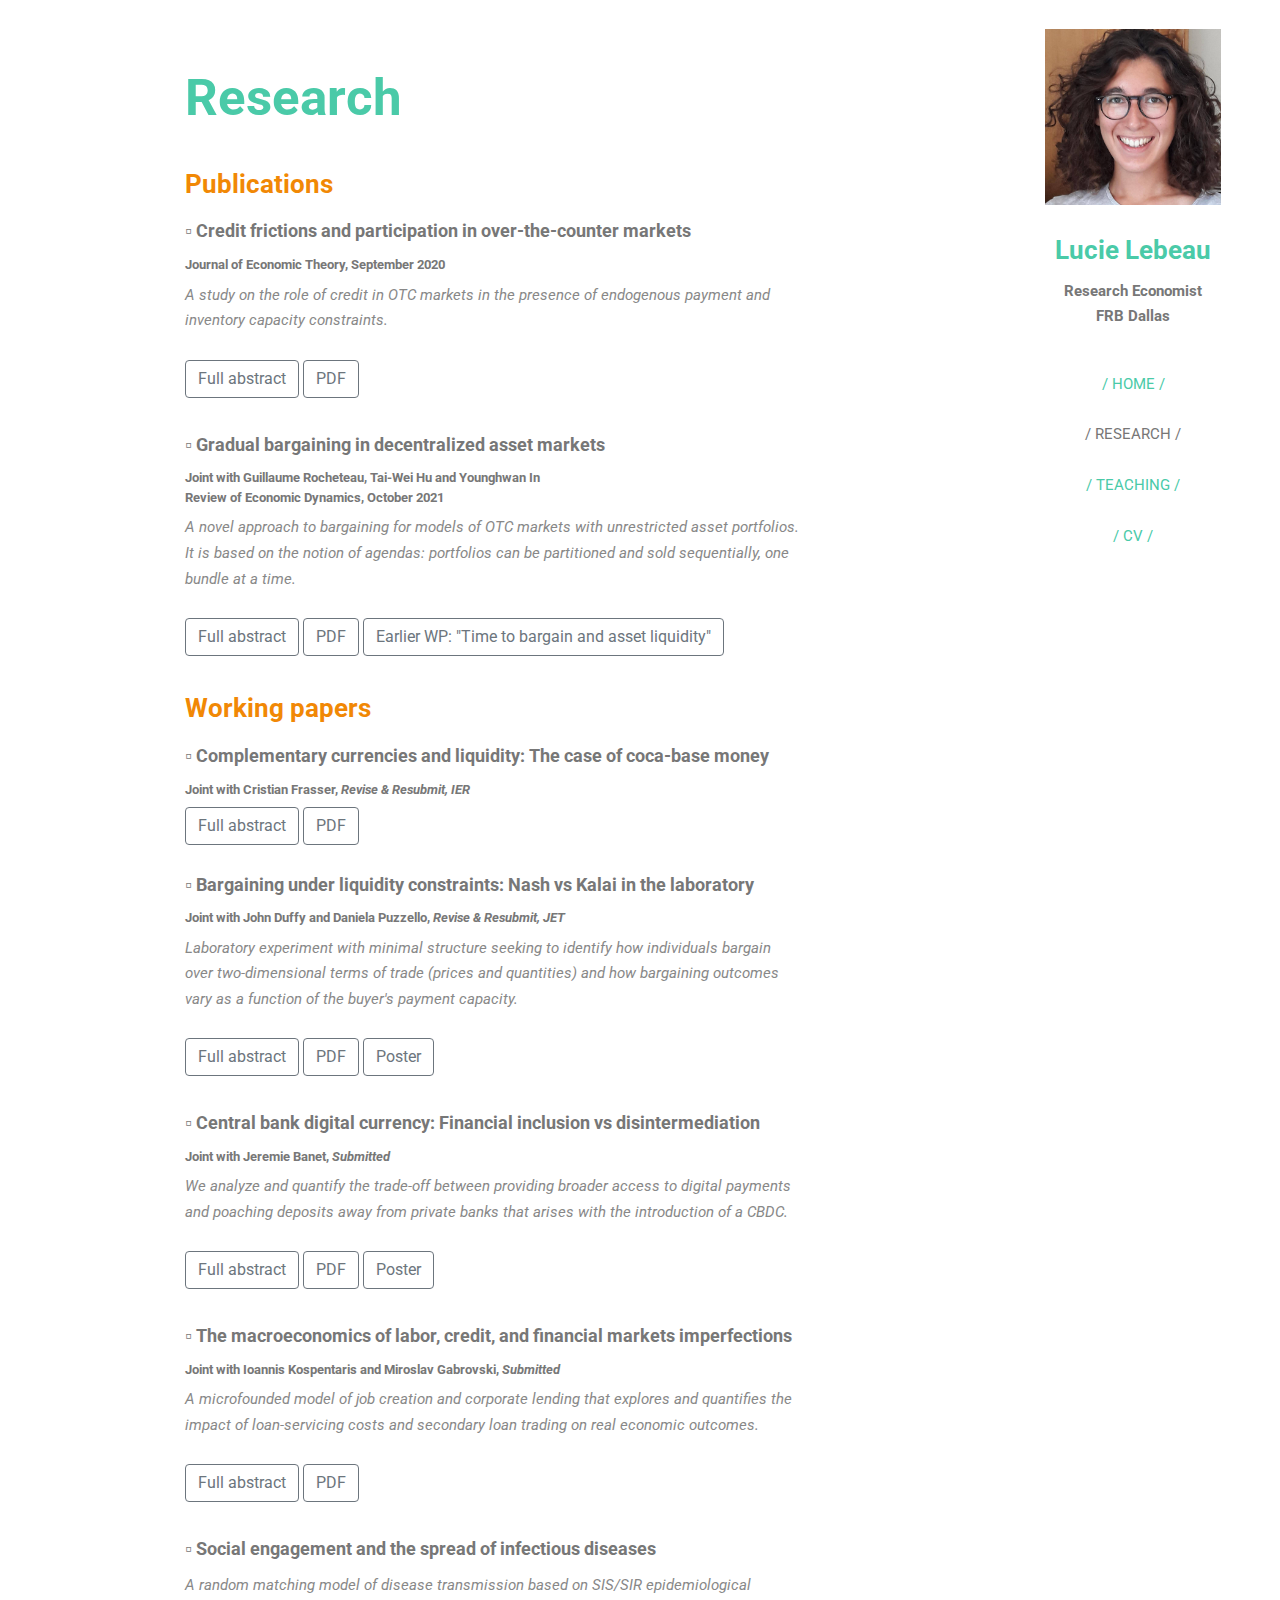
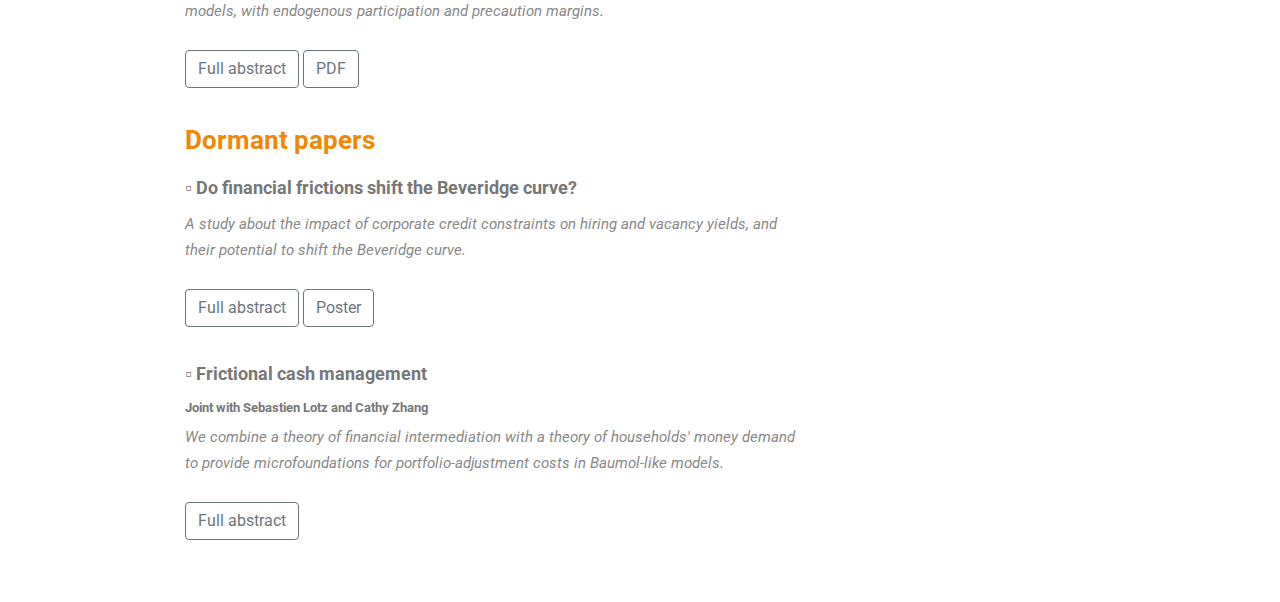
==== research.html @ 7ef9f9ec "Update research.html" ====
<!DOCTYPE HTML>
<html>
	<head>
	<script async src="https://www.googletagmanager.com/gtag/js?id=UA-170389063-1"></script>
	<script>
		window.dataLayer = window.dataLayer || [];
		function gtag(){dataLayer.push(arguments);}
		gtag('js', new Date());

		gtag('config', 'UA-170389063-1');
	</script>
	<title>Lucie Lebeau</title>
	<meta charset="utf-8" />
	<meta name="viewport" content="width=device-width, initial-scale=1" />
	<link rel="stylesheet" href="https://stackpath.bootstrapcdn.com/bootstrap/4.3.1/css/bootstrap.min.css" integrity="sha384-ggOyR0iXCbMQv3Xipma34MD+dH/1fQ784/j6cY/iJTQUOhcWr7x9JvoRxT2MZw1T" crossorigin="anonymous">

	<link rel="stylesheet" href="assets/css/main.css" />
	</head>



	<body>
		<!-- Header -->
			<section id="header">
				<header>
					<span class="image avatar"><img src="images/profile.jpg" alt="" /></span>
					<h1 id="logo">Lucie Lebeau</h1>
					<p>Research Economist <br>FRB Dallas</p>
				</header>
				<nav id="nav">
					<ul>
						<li><a href="index.html">/ HOME /</a></li>
						<li><a href="research.html" class="active">/ RESEARCH /</a></li>	
						<li><a href="teaching.html">/ TEACHING /</a></li>
 						<li><a href="vita.html">/ CV /</a></li>
					</ul>
				</nav>
			</section>

		<!-- Wrapper -->
			<div id="wrapper">

				<!-- Main -->
					<div id="main">

						
					<!-- Research -->
							<section id="research">
								<div class="container">
									<header class="major">
									<h2>Research</h2>
									</header>

									<h3> <mark class="orange">Publications</mark> </h3>

									<h4> &#9643 Credit frictions and participation in over-the-counter markets</h4>
									<h5>Journal of Economic Theory, September 2020</h5>
									<i>A study on the role of credit in OTC markets in the presence of endogenous payment and inventory capacity constraints.</i>
									<br><br>
									<p>
  									<a class="btn btn-outline-secondary" data-toggle="collapse" href="#abstract_credit" role="button" aria-expanded="false" aria-controls="collapseExample">
    								Full abstract
  									</a>
  									<a class="btn btn-outline-secondary" href="https://www.dropbox.com/s/8sq8d0twfx0vea5/credit_frictions_participation_0701.pdf?dl=0" role="button">PDF</a>

 									</p>
									<div class="collapse" id="abstract_credit">
								  <div class="card card-body">
	    							This paper formalizes a Nash bargaining game between two players constrained by capacity decisions made prior to entering the negotiation. In equilibrium, strategic interactions drive capacity choices to zero and shut trade down despite the existence of gains from trade. The game is embedded in a general equilibrium model of decentralized asset trade with credit frictions to investigate the interaction between availability of credit and investors’ participation, modeled through their choices of inventory and payment capacity. A partial access to credit is sufficient to restore trade. The strategic interactions between payment capacity and inventory generate endogenous heterogeneity in holdings, trade sizes and prices, and complementarity between money and credit.
								 </div>
								 <br>
								</div>

									


								   
									
									<h4> &#9643 Gradual bargaining in decentralized asset markets</h4>
									<h5> Joint with Guillaume Rocheteau, Tai-Wei Hu and Younghwan In <br> Review of Economic Dynamics, October 2021</h5>

									<i>A novel approach to bargaining for models of OTC markets with unrestricted asset portfolios. It is based on the notion of agendas: portfolios can be partitioned and sold sequentially, one bundle at a time. </i>
									<br><br>
									<p>
  									<a class="btn btn-outline-secondary" data-toggle="collapse" href="#abstract_gnb" role="button" aria-expanded="false" aria-controls="collapseExample">
    								Full abstract
  									</a>
  									<a class="btn btn-outline-secondary" href="https://www.dropbox.com/s/sya22njuo265h11/GradualBargaining_RED_070820.pdf?dl=0" role="button">PDF</a>
  									<a class="btn btn-outline-secondary" href="https://www.dropbox.com/s/2un6v8bgfu9x59b/TimeToBargain_032020.pdf?dl=0" role="button">Earlier WP: "Time to bargain and asset liquidity"</a>

 									</p>
									<div class="collapse" id="abstract_gnb">
								  <div class="card card-body">
	    							We introduce a new approach to bargaining, with strategic and axiomatic foundations, into models of decentralized asset markets. According to this approach, which encompasses the Nash (1950) solution as a special case, bilateral negotiations follow an agenda that partitions assets into bundles to be sold sequentially. We construct two alternating-offer games consistent with this approach and characterize their subgame perfect equilibria. We show the revenue of the asset owner is maximized when assets are sold one infinitesimal unit at a time. In a general equilibrium model with endogenous asset holdings, gradual bargaining reduces asset misallocation and prevents market breakdowns.
								 </div>
								 <br>
								</div>


									<h3> <mark class="orange">Working papers</mark></h3>

									<h4> &#9643 Complementary currencies and liquidity: The case of coca-base money</h4>
									<h5>Joint with Cristian Frasser, <i>Revise & Resubmit, IER </i></h5>
  									<a class="btn btn-outline-secondary" data-toggle="collapse" href="#abstract_cocabase" role="button" aria-expanded="false" aria-controls="collapseExample">
    								Full abstract
  									</a>
  									<a class="btn btn-outline-secondary" href="https://www.dropbox.com/s/2e64d61geeb7oak/CocaBase_FrasserLebeau.pdf?dl=0" role="button">PDF</a>
  									<div class="collapse" id="abstract_cocabase">
								  <div class="card card-body">
In coca-growing villages of Colombia, where pesos are scarce, coca-base is not only used as the main input for cocaine production—it also acts as a complementary currency (CC), circulating locally as a medium of exchange for day-to-day transactions. This paper provides a clear rationale for the economically-motivated adoption of a CC in a small open economy underprovided with official currency. Equilibrium currency shortages arise endogenously in our model, whereby shocks to the local supply of currency have a real impact on local trade and welfare. We show how a CC can mitigate the underprovision of liquidity and derive general insights relating the CC’s characteristics to its ability to
supplement the official currency. Additionally, we quantify the unintended consequences of various anti-narcotic policies pursued by the Colombian government on liquidity provision in coca-growing villages and identify the least-harmful policy tools given the policy objectives at stake.
								 </div>
								 <br>
								</div>
									<br><br>

									<h4> &#9643 Bargaining under liquidity constraints: Nash vs Kalai in the laboratory </h4>
									<h5>Joint with John Duffy and Daniela Puzzello,  <i>Revise & Resubmit, JET </i></h5>
									<i>Laboratory experiment with minimal structure seeking to identify how individuals bargain over two-dimensional terms of trade (prices and quantities) and how bargaining outcomes vary as a function of the buyer's payment capacity.</i>
									<br><br>
									<p>
  									<a class="btn btn-outline-secondary" data-toggle="collapse" href="#abstract_2dbargaining" role="button" aria-expanded="false" aria-controls="collapseExample">
    								Full abstract
  									</a>
  									<a class="btn btn-outline-secondary" href="https://www.dropbox.com/s/6lt0t4or1dsdg0j/2DBargaining_1018.pdf?dl=0" role="button">PDF</a>
  									<a class="btn btn-outline-secondary" href="https://www.dropbox.com/s/vf2768mnhizcu4c/poster_bargaining.pdf?dl=0" role="button">Poster</a>
  									</p>
 									<div class="collapse" id="abstract_2dbargaining">
								  <div class="card card-body">
	    							We  report  on  an  experiment  in  which  buyers  and  sellers  engage  in  semi-structured bargaining along two dimensions:  how much of a good the seller will produce and how much money the buyer will offer in exchange.  Our aim is to evaluate the empirical relevance of two axiomatic bargaining solutions, the generalized Nash bargaining solution and Kalai’s proportional bargaining solution. These bargaining solutions predict different outcomes when buyers are constrained in their money holdings. We find strong evidence in support of the Kalai proportional solution and against the generalized Nash solution when buyers face liquidity constraints. Our findings have policy implications, e.g., for the welfare cost of inflation in search-theoretic models of money.
								 </div>
								 <br>
								</div>				

									<h4> &#9643 Central bank digital currency: Financial inclusion vs disintermediation </h4>
									<h5>Joint with Jeremie Banet, <i>Submitted </i></h5>
									<i>We analyze and quantify the trade-off between providing broader access to digital payments and poaching deposits away from private banks that arises with the introduction of a CBDC.</i>
									<br><br>
									<p>
  									<a class="btn btn-outline-secondary" data-toggle="collapse" href="#abstract_cbdc" role="button" aria-expanded="false" aria-controls="collapseExample">
    								Full abstract
  									</a>
  									<a class="btn btn-outline-secondary" href="https://www.dropbox.com/s/l79yyxmslmu84nv/CBDC_inclusion_BanetLebeau.pdf?dl=0" role="button">PDF</a>
  									<a class="btn btn-outline-secondary" href="https://www.dropbox.com/s/rs1tezsyj23wikg/poster_cbdc.pdf?dl=0" role="button">Poster</a>
  									</p>
 									<div class="collapse" id="abstract_cbdc">
								  <div class="card card-body">
	    					An OLG model where currency choices are endogenously driven by income heterogeneity is developed to analyze the simultaneous impact of a Central Bank Digital Currency (CBDC) on financial inclusion and bank funding. Pre-CBDC, wealthier agents use deposits while poorer agents use cash, remaining unbanked. CBDCs with higher fixed costs and interest rates are adopted by deposit holders and increase inclusion
by raising deposit rates. CBDCs with lower fixed costs and interest rates are adopted by cash holders, directly increasing inclusion and inducing more favorable inclusion-intermediation trade-offs. A US calibration allows us to quantify these trade-offs conditional on CBDC design.
								 </div>
								 <br>
								</div>



								 						
							
								<h4> &#9643 The macroeconomics of labor, credit, and financial markets imperfections</h4>
								<h5>Joint with Ioannis Kospentaris and Miroslav Gabrovski, <i>Submitted </i></h5>
									<i>A microfounded model of job creation and corporate lending that explores and quantifies the impact of loan-servicing costs and secondary loan trading on real economic outcomes. </i>
									<br><br>
									<p>
  									<a class="btn btn-outline-secondary" data-toggle="collapse" href="#abstract_secondaryloan" role="button" aria-expanded="false" aria-controls="collapseExample">
    								Full abstract
  									</a>
  									<a class="btn btn-outline-secondary" href="https://www.dropbox.com/scl/fi/z9q7zmgtus3yw05u4f2m2/SecondaryLoanMarket_101524.pdf?rlkey=4156js68gehd4i4t1qwn50uqw&st=m8j2gdz3&dl=0" role="button">PDF</a>
  									</p>
 									<div class="collapse" id="abstract_secondaryloan">
								  <div class="card card-body">
	    					An increasing share of corporate loans, a critical source of firm credit, are sold
off banks’ balance sheets and actively traded in a secondary over-the-counter market.
We develop a microfounded equilibrium search-theoretic model with labor, credit, and
financial markets to explore how this secondary loan market affects the real economy,
highlighting a trade-off: while the market reduces the steady-state level of unemployment
by 0.6pp, it amplifies its response to a 1% productivity drop from 3.6% to 4.3%.
Secondary market frictions matter significantly: eliminating them would not only reduce
unemployment by 1.2pp, but also dampen its volatility down to 2.7%.
								 </div>
								 <br>
								</div>
							
									

									<h4 id="jmp"> &#9643 Social engagement and the spread of infectious diseases</h4>
									<i>A random matching model of disease transmission based on SIS/SIR epidemiological models, with endogenous participation and precaution margins.</i>
									<br><br>
									<p>
  									<a class="btn btn-outline-secondary" data-toggle="collapse" href="#abstract_jmp" role="button" aria-expanded="false" aria-controls="collapseExample">
    								Full abstract
  									</a>
  									<a class="btn btn-outline-secondary" href="https://www.dropbox.com/s/exxtpk9pqqnldne/LucieLebeau_JMP.pdf?dl=0" role="button">PDF</a>
 									</p>
									<div class="collapse" id="abstract_jmp">
								  <div class="card card-body">
	    							This paper endogenizes the spread of an infectious disease in a random matching model with pairwise meetings, where economic and social gains arise explicitly from person-to-person contacts. When agents can decide whether to engage in interactions, complementarities in the participation decisions of individuals susceptible to contracting the disease generate a large multiplicity of equilibria through adverse selection. The lower the participation of susceptible agents, the higher the prevalence of infection in the pool of participants, further discouraging the participation of susceptible agents. I document a variety of infection dynamics, including plateaus and multiple waves. Adverse selection leads to too much isolation from susceptible agents, and in the calibrated version of the model, the cost of forgone interactions offsets the welfare gains of flattening the curve and mitigating the human toll. When agents cannot opt out of the market but can instead choose whether to wear a mask, the equilibrium is unique. In the calibrated model the human toll is lower than when considering the participation margin, yet at a significantly smaller cost.
								 </div>
								 <br>
								 </div>

									
									<!-- <h3><mark class="orange"> Work in progress </mark></h3> -->

						
									<!-- <h4> &#9643 The macroeconomics of labor, credit, and financial markets imperfections</h4> -->
									<!-- <h5>Joint with Miroslav Gabrosvki and Ioannis Kospentaris</h5> -->
							
  									<!-- <a class="btn btn-outline-secondary" data-toggle="collapse" href="#abstract_3markets" role="button" aria-expanded="false" aria-controls="collapseExample"> -->
    								<!-- Full abstract -->
  									<!-- </a> -->
  									<!-- <div class="collapse" id="abstract_3markets"> -->
								  <!-- <div class="card card-body"> -->
	    							<!-- An increasing share of corporate loans, a critical source of firm credit, are sold off banks’ balance sheets and actively traded in a secondary over-the-counter market. -->
<!-- We develop a microfounded equilibrium search-theoretic model with labor, credit, and financial markets to explore how this secondary loan market affects the real economy, highlighting a trade-off: while the market reduces the steady-state level of unemployment by 0.6pp, it amplifies its response to a 1% productivity drop from 3.6% to 4.3%. -->
<!-- Secondary market frictions matter significantly: eliminating them would not only reduce unemployment by 1.2pp, but also dampen its volatility down to 2.7%. -->
								 <!-- </div> -->
								 <!-- <br> -->
								<!-- </div> -->
								
									
									<h3><mark class="orange"> Dormant papers </mark></h3>
									<h4> &#9643 Do financial frictions shift the Beveridge curve?</h4>
									
									<i> A study about the impact of corporate credit constraints on hiring and vacancy yields, and their potential to shift the Beveridge curve.
									</i>
									<br><br>
									<p>
  									<a class="btn btn-outline-secondary" data-toggle="collapse" href="#abstract_bc" role="button" aria-expanded="false" aria-controls="collapseExample">
    								Full abstract
  									</a>
  									<a class="btn btn-outline-secondary" href="https://www.dropbox.com/s/qgqm6hv83lk8iwp/poster_bc.pdf?dl=0" role="button">Poster</a>
  									<!-- <a class="btn btn-outline-secondary" href="http://bl.ocks.org/llebeau/raw/051c968c7d94d5979eac2f46fa760b6d/" role="button">Interactive Beveridge Curve (desktop only)</a> -->

 									</p>
									<div class="collapse" id="abstract_bc">
								  <div class="card card-body">
	    							I propose the deterioration of credit availability as a 
										novel explanation for the outwards shift of the Beveridge
										curve in the US following the Great Recession. The model 
										implements a twist in Wasmer and Weil (2004): instead of
										looking for a loan to finance their vacancy costs, firms 
										borrow to cover a fixed cost of hiring required to
										convert a match into a hire. This timing allows labor
										market efficiency to drop following a productivity shock.
										I build a monthly index of loan approval and conduct an
										empirical exercise that confirms the relevance of the 
										credit channel.
								 </div>
								 <br>
								</div>

							


									
									<h4> &#9643 Frictional cash management</h4>
									<h5>Joint with Sebastien Lotz and Cathy Zhang</h5>
									<i> We combine a theory of financial intermediation with a theory of households' money demand to provide microfoundations for portfolio-adjustment costs in Baumol-like models.</i>
									<br><br>
									<p>
  									<a class="btn btn-outline-secondary" data-toggle="collapse" href="#abstract_cashmgmt" role="button" aria-expanded="false" aria-controls="collapseExample">
    								Full abstract
  									</a>
 									</p>
									<div class="collapse" id="abstract_cashmgmt">
								  <div class="card card-body">
	    							We develop a dynamic general equilibrium model to study the role of banks in creating and reallocating liquidity and households’ cash management. Our approach combines a theory of financial intermediation where banks swap assets with different liquidity properties with a micro-founded model of households’ money demand. Households and banks negotiate the terms of the contract in an over-the-counter market which includes an exchange of illiquid assets for liquid bank liabilities and an endogenous transaction cost for cash management. We show how the agenda of the negotiation matters and discuss implications for monetary policy transmission through money growth, open market operations, and quantitative easing on interest spreads between liquid and illiquid assets, asset holdings, and transaction costs.
								 </div>
								 </div>

								</div>
							</section>
					</div>
			</div>

		<!-- Scripts -->
		<script src="https://code.jquery.com/jquery-3.3.1.slim.min.js" integrity="sha384-q8i/X+965DzO0rT7abK41JStQIAqVgRVzpbzo5smXKp4YfRvH+8abtTE1Pi6jizo" crossorigin="anonymous"></script>
			<script src="https://cdnjs.cloudflare.com/ajax/libs/popper.js/1.14.7/umd/popper.min.js" integrity="sha384-UO2eT0CpHqdSJQ6hJty5KVphtPhzWj9WO1clHTMGa3JDZwrnQq4sF86dIHNDz0W1" crossorigin="anonymous"></script>
			<script src="https://stackpath.bootstrapcdn.com/bootstrap/4.3.1/js/bootstrap.min.js" integrity="sha384-JjSmVgyd0p3pXB1rRibZUAYoIIy6OrQ6VrjIEaFf/nJGzIxFDsf4x0xIM+B07jRM" crossorigin="anonymous"></script>
			<script src="assets/js/jquery.min.js"></script>
			<script src="assets/js/jquery.scrollzer.min.js"></script>
			<script src="assets/js/jquery.scrolly.min.js"></script>
			<script src="assets/js/skel.min.js"></script>
			<script src="assets/js/util.js"></script>
			<!--[if lte IE 8]><script src="assets/js/ie/respond.min.js"></script><![endif]-->
			<script src="assets/js/main.js"></script>
			
	</body>
</html>
---- assets/css/main.css ----
@import url("font-awesome.min.css");
@import url("https://fonts.googleapis.com/css?family=Lato:400,400italic,700,700italic|Source+Code+Pro:400");
@import url("https://fonts.googleapis.com/css?family=Montserrat:400,400italic,700,700italic|Source+Code+Pro:400");
@import url("https://fonts.googleapis.com/css?family=Roboto:400,400italic,700,700italic|Source+Code+Pro:400");


/*
	Read Only by HTML5 UP
	html5up.net | @ajlkn
	Free for personal and commercial use under the CCA 3.0 license (html5up.net/license)
*/

/* Reset */

	html, body, div, span, applet, object, iframe, h1, h2, h3, h4, h5, h6, p, blockquote, pre, a, abbr, acronym, address, big, cite, code, del, dfn, em, img, ins, kbd, q, s, samp, small, strike, strong, sub, sup, tt, var, b, u, i, center, dl, dt, dd, ol, ul, li, fieldset, form, label, legend, table, caption, tbody, tfoot, thead, tr, th, td, article, aside, canvas, details, embed, figure, figcaption, footer, header, hgroup, menu, nav, output, ruby, section, summary, time, mark, audio, video {
		margin: 0;
		padding: 0;
		border: 0;
		font-size: 100%;
		font: inherit;
		vertical-align: baseline;
	}

	mark.orange {
    color:#F18805;
    background: none;
}
	img {
  width: auto ;
  max-width: 100% ;
  height: auto ;
}
	article, aside, details, figcaption, figure, footer, header, hgroup, menu, nav, section {
		display: block;
	}

	body {
		line-height: 1;
	}

	ol, ul {
		list-style: none;
	}

	blockquote, q {
		quotes: none;
	}

	blockquote:before, blockquote:after, q:before, q:after {
		content: '';
		content: none;
	}

	table {
		border-collapse: collapse;
		border-spacing: 0;
	}

	body {
		-webkit-text-size-adjust: none;
	}

/* Box Model */

	*, *:before, *:after {
		-moz-box-sizing: border-box;
		-webkit-box-sizing: border-box;
		box-sizing: border-box;
	}

/* Containers */

	.container {
		margin-left: auto;
		margin-right: auto;
	}

	.container.\31 25\25 {
		width: 100%;
		max-width: 56.25em;
		min-width: 45em;
	}

	.container.\37 5\25 {
		width: 33.75em;
	}

	.container.\35 0\25 {
		width: 22.5em;
	}

	.container.\32 5\25 {
		width: 11.25em;
	}

	.container {
		width: 45em;
	}

	@media screen and (max-width: 1680px) {

		.container.\31 25\25 {
			width: 100%;
			max-width: 56.25em;
			min-width: 45em;
		}

		.container.\37 5\25 {
			width: 33.75em;
		}

		.container.\35 0\25 {
			width: 22.5em;
		}

		.container.\32 5\25 {
			width: 11.25em;
		}

		.container {
			width: 45em;
		}

	}

	@media screen and (max-width: 1280px) {

		.container.\31 25\25 {
			width: 100%;
			max-width: 52.5em;
			min-width: 42em;
		}

		.container.\37 5\25 {
			width: 31.5em;
		}

		.container.\35 0\25 {
			width: 21em;
		}

		.container.\32 5\25 {
			width: 10.5em;
		}

		.container {
			width: 42em;
		}

	}

	@media screen and (max-width: 1024px) {

		.container.\31 25\25 {
			width: 100%;
			max-width: 106.25%;
			min-width: 85%;
		}

		.container.\37 5\25 {
			width: 63.75%;
		}

		.container.\35 0\25 {
			width: 42.5%;
		}

		.container.\32 5\25 {
			width: 21.25%;
		}

		.container {
			width: 85% !important;
		}

	}

	@media screen and (max-width: 736px) {

		.container.\31 25\25 {
			width: 100%;
			max-width: 112.5%;
			min-width: 90%;
		}

		.container.\37 5\25 {
			width: 67.5%;
		}

		.container.\35 0\25 {
			width: 45%;
		}

		.container.\32 5\25 {
			width: 22.5%;
		}

		.container {
			width: 90% !important;
		}

	}

	@media screen and (max-width: 480px) {

		.container.\31 25\25 {
			width: 100%;
			max-width: 112.5%;
			min-width: 90%;
		}

		.container.\37 5\25 {
			width: 67.5%;
		}

		.container.\35 0\25 {
			width: 45%;
		}

		.container.\32 5\25 {
			width: 22.5%;
		}

		.container {
			width: 90% !important;
		}

	}

/* Grid */

	.row {
		border-bottom: solid 1px transparent;
		-moz-box-sizing: border-box;
		-webkit-box-sizing: border-box;
		box-sizing: border-box;
	}

	.row > * {
		float: left;
		-moz-box-sizing: border-box;
		-webkit-box-sizing: border-box;
		box-sizing: border-box;
	}

	.row:after, .row:before {
		content: '';
		display: block;
		clear: both;
		height: 0;
	}

	.row.uniform > * > :first-child {
		margin-top: 0;
	}

	.row.uniform > * > :last-child {
		margin-bottom: 0;
	}

	.row.\30 \25 > * {
		padding: 0 0 0 0em;
	}

	.row.\30 \25 {
		margin: 0 0 -1px 0em;
	}

	.row.uniform.\30 \25 > * {
		padding: 0em 0 0 0em;
	}

	.row.uniform.\30 \25 {
		margin: 0em 0 -1px 0em;
	}

	.row > * {
		padding: 0 0 0 2em;
	}

	.row {
		margin: 0 0 -1px -2em;
	}

	.row.uniform > * {
		padding: 2em 0 0 2em;
	}

	.row.uniform {
		margin: -2em 0 -1px -2em;
	}

	.row.\32 00\25 > * {
		padding: 0 0 0 4em;
	}

	.row.\32 00\25 {
		margin: 0 0 -1px -4em;
	}

	.row.uniform.\32 00\25 > * {
		padding: 4em 0 0 4em;
	}

	.row.uniform.\32 00\25 {
		margin: -4em 0 -1px -4em;
	}

	.row.\31 50\25 > * {
		padding: 0 0 0 3em;
	}

	.row.\31 50\25 {
		margin: 0 0 -1px -3em;
	}

	.row.uniform.\31 50\25 > * {
		padding: 3em 0 0 3em;
	}

	.row.uniform.\31 50\25 {
		margin: -3em 0 -1px -3em;
	}

	.row.\35 0\25 > * {
		padding: 0 0 0 1em;
	}

	.row.\35 0\25 {
		margin: 0 0 -1px -1em;
	}

	.row.uniform.\35 0\25 > * {
		padding: 1em 0 0 1em;
	}

	.row.uniform.\35 0\25 {
		margin: -1em 0 -1px -1em;
	}

	.row.\32 5\25 > * {
		padding: 0 0 0 0.5em;
	}

	.row.\32 5\25 {
		margin: 0 0 -1px -0.5em;
	}

	.row.uniform.\32 5\25 > * {
		padding: 0.5em 0 0 0.5em;
	}

	.row.uniform.\32 5\25 {
		margin: -0.5em 0 -1px -0.5em;
	}

	.\31 2u, .\31 2u\24 {
		width: 100%;
		clear: none;
		margin-left: 0;
	}

	.\31 1u, .\31 1u\24 {
		width: 91.6666666667%;
		clear: none;
		margin-left: 0;
	}

	.\31 0u, .\31 0u\24 {
		width: 83.3333333333%;
		clear: none;
		margin-left: 0;
	}

	.\39 u, .\39 u\24 {
		width: 75%;
		clear: none;
		margin-left: 0;
	}

	.\38 u, .\38 u\24 {
		width: 66.6666666667%;
		clear: none;
		margin-left: 0;
	}

	.\37 u, .\37 u\24 {
		width: 58.3333333333%;
		clear: none;
		margin-left: 0;
	}

	.\36 u, .\36 u\24 {
		width: 50%;
		clear: none;
		margin-left: 0;
	}

	.\35 u, .\35 u\24 {
		width: 41.6666666667%;
		clear: none;
		margin-left: 0;
	}

	.\34 u, .\34 u\24 {
		width: 33.3333333333%;
		clear: none;
		margin-left: 0;
	}

	.\33 u, .\33 u\24 {
		width: 25%;
		clear: none;
		margin-left: 0;
	}

	.\32 u, .\32 u\24 {
		width: 16.6666666667%;
		clear: none;
		margin-left: 0;
	}

	.\31 u, .\31 u\24 {
		width: 8.3333333333%;
		clear: none;
		margin-left: 0;
	}

	.\31 2u\24 + *,
	.\31 1u\24 + *,
	.\31 0u\24 + *,
	.\39 u\24 + *,
	.\38 u\24 + *,
	.\37 u\24 + *,
	.\36 u\24 + *,
	.\35 u\24 + *,
	.\34 u\24 + *,
	.\33 u\24 + *,
	.\32 u\24 + *,
	.\31 u\24 + * {
		clear: left;
	}

	.\-11u {
		margin-left: 91.66667%;
	}

	.\-10u {
		margin-left: 83.33333%;
	}

	.\-9u {
		margin-left: 75%;
	}

	.\-8u {
		margin-left: 66.66667%;
	}

	.\-7u {
		margin-left: 58.33333%;
	}

	.\-6u {
		margin-left: 50%;
	}

	.\-5u {
		margin-left: 41.66667%;
	}

	.\-4u {
		margin-left: 33.33333%;
	}

	.\-3u {
		margin-left: 25%;
	}

	.\-2u {
		margin-left: 16.66667%;
	}

	.\-1u {
		margin-left: 8.33333%;
	}

	@media screen and (max-width: 1680px) {

		.row > * {
			padding: 0 0 0 2em;
		}

		.row {
			margin: 0 0 -1px -2em;
		}

		.row.uniform > * {
			padding: 2em 0 0 2em;
		}

		.row.uniform {
			margin: -2em 0 -1px -2em;
		}

		.row.\32 00\25 > * {
			padding: 0 0 0 4em;
		}

		.row.\32 00\25 {
			margin: 0 0 -1px -4em;
		}

		.row.uniform.\32 00\25 > * {
			padding: 4em 0 0 4em;
		}

		.row.uniform.\32 00\25 {
			margin: -4em 0 -1px -4em;
		}

		.row.\31 50\25 > * {
			padding: 0 0 0 3em;
		}

		.row.\31 50\25 {
			margin: 0 0 -1px -3em;
		}

		.row.uniform.\31 50\25 > * {
			padding: 3em 0 0 3em;
		}

		.row.uniform.\31 50\25 {
			margin: -3em 0 -1px -3em;
		}

		.row.\35 0\25 > * {
			padding: 0 0 0 1em;
		}

		.row.\35 0\25 {
			margin: 0 0 -1px -1em;
		}

		.row.uniform.\35 0\25 > * {
			padding: 1em 0 0 1em;
		}

		.row.uniform.\35 0\25 {
			margin: -1em 0 -1px -1em;
		}

		.row.\32 5\25 > * {
			padding: 0 0 0 0.5em;
		}

		.row.\32 5\25 {
			margin: 0 0 -1px -0.5em;
		}

		.row.uniform.\32 5\25 > * {
			padding: 0.5em 0 0 0.5em;
		}

		.row.uniform.\32 5\25 {
			margin: -0.5em 0 -1px -0.5em;
		}

		.\31 2u\28xlarge\29, .\31 2u\24\28xlarge\29 {
			width: 100%;
			clear: none;
			margin-left: 0;
		}

		.\31 1u\28xlarge\29, .\31 1u\24\28xlarge\29 {
			width: 91.6666666667%;
			clear: none;
			margin-left: 0;
		}

		.\31 0u\28xlarge\29, .\31 0u\24\28xlarge\29 {
			width: 83.3333333333%;
			clear: none;
			margin-left: 0;
		}

		.\39 u\28xlarge\29, .\39 u\24\28xlarge\29 {
			width: 75%;
			clear: none;
			margin-left: 0;
		}

		.\38 u\28xlarge\29, .\38 u\24\28xlarge\29 {
			width: 66.6666666667%;
			clear: none;
			margin-left: 0;
		}

		.\37 u\28xlarge\29, .\37 u\24\28xlarge\29 {
			width: 58.3333333333%;
			clear: none;
			margin-left: 0;
		}

		.\36 u\28xlarge\29, .\36 u\24\28xlarge\29 {
			width: 50%;
			clear: none;
			margin-left: 0;
		}

		.\35 u\28xlarge\29, .\35 u\24\28xlarge\29 {
			width: 41.6666666667%;
			clear: none;
			margin-left: 0;
		}

		.\34 u\28xlarge\29, .\34 u\24\28xlarge\29 {
			width: 33.3333333333%;
			clear: none;
			margin-left: 0;
		}

		.\33 u\28xlarge\29, .\33 u\24\28xlarge\29 {
			width: 25%;
			clear: none;
			margin-left: 0;
		}

		.\32 u\28xlarge\29, .\32 u\24\28xlarge\29 {
			width: 16.6666666667%;
			clear: none;
			margin-left: 0;
		}

		.\31 u\28xlarge\29, .\31 u\24\28xlarge\29 {
			width: 8.3333333333%;
			clear: none;
			margin-left: 0;
		}

		.\31 2u\24\28xlarge\29 + *,
		.\31 1u\24\28xlarge\29 + *,
		.\31 0u\24\28xlarge\29 + *,
		.\39 u\24\28xlarge\29 + *,
		.\38 u\24\28xlarge\29 + *,
		.\37 u\24\28xlarge\29 + *,
		.\36 u\24\28xlarge\29 + *,
		.\35 u\24\28xlarge\29 + *,
		.\34 u\24\28xlarge\29 + *,
		.\33 u\24\28xlarge\29 + *,
		.\32 u\24\28xlarge\29 + *,
		.\31 u\24\28xlarge\29 + * {
			clear: left;
		}

		.\-11u\28xlarge\29 {
			margin-left: 91.66667%;
		}

		.\-10u\28xlarge\29 {
			margin-left: 83.33333%;
		}

		.\-9u\28xlarge\29 {
			margin-left: 75%;
		}

		.\-8u\28xlarge\29 {
			margin-left: 66.66667%;
		}

		.\-7u\28xlarge\29 {
			margin-left: 58.33333%;
		}

		.\-6u\28xlarge\29 {
			margin-left: 50%;
		}

		.\-5u\28xlarge\29 {
			margin-left: 41.66667%;
		}

		.\-4u\28xlarge\29 {
			margin-left: 33.33333%;
		}

		.\-3u\28xlarge\29 {
			margin-left: 25%;
		}

		.\-2u\28xlarge\29 {
			margin-left: 16.66667%;
		}

		.\-1u\28xlarge\29 {
			margin-left: 8.33333%;
		}

	}

	@media screen and (max-width: 1280px) {

		.row > * {
			padding: 0 0 0 1.5em;
		}

		.row {
			margin: 0 0 -1px -1.5em;
		}

		.row.uniform > * {
			padding: 1.5em 0 0 1.5em;
		}

		.row.uniform {
			margin: -1.5em 0 -1px -1.5em;
		}

		.row.\32 00\25 > * {
			padding: 0 0 0 3em;
		}

		.row.\32 00\25 {
			margin: 0 0 -1px -3em;
		}

		.row.uniform.\32 00\25 > * {
			padding: 3em 0 0 3em;
		}

		.row.uniform.\32 00\25 {
			margin: -3em 0 -1px -3em;
		}

		.row.\31 50\25 > * {
			padding: 0 0 0 2.25em;
		}

		.row.\31 50\25 {
			margin: 0 0 -1px -2.25em;
		}

		.row.uniform.\31 50\25 > * {
			padding: 2.25em 0 0 2.25em;
		}

		.row.uniform.\31 50\25 {
			margin: -2.25em 0 -1px -2.25em;
		}

		.row.\35 0\25 > * {
			padding: 0 0 0 0.75em;
		}

		.row.\35 0\25 {
			margin: 0 0 -1px -0.75em;
		}

		.row.uniform.\35 0\25 > * {
			padding: 0.75em 0 0 0.75em;
		}

		.row.uniform.\35 0\25 {
			margin: -0.75em 0 -1px -0.75em;
		}

		.row.\32 5\25 > * {
			padding: 0 0 0 0.375em;
		}

		.row.\32 5\25 {
			margin: 0 0 -1px -0.375em;
		}

		.row.uniform.\32 5\25 > * {
			padding: 0.375em 0 0 0.375em;
		}

		.row.uniform.\32 5\25 {
			margin: -0.375em 0 -1px -0.375em;
		}

		.\31 2u\28large\29, .\31 2u\24\28large\29 {
			width: 100%;
			clear: none;
			margin-left: 0;
		}

		.\31 1u\28large\29, .\31 1u\24\28large\29 {
			width: 91.6666666667%;
			clear: none;
			margin-left: 0;
		}

		.\31 0u\28large\29, .\31 0u\24\28large\29 {
			width: 83.3333333333%;
			clear: none;
			margin-left: 0;
		}

		.\39 u\28large\29, .\39 u\24\28large\29 {
			width: 75%;
			clear: none;
			margin-left: 0;
		}

		.\38 u\28large\29, .\38 u\24\28large\29 {
			width: 66.6666666667%;
			clear: none;
			margin-left: 0;
		}

		.\37 u\28large\29, .\37 u\24\28large\29 {
			width: 58.3333333333%;
			clear: none;
			margin-left: 0;
		}

		.\36 u\28large\29, .\36 u\24\28large\29 {
			width: 50%;
			clear: none;
			margin-left: 0;
		}

		.\35 u\28large\29, .\35 u\24\28large\29 {
			width: 41.6666666667%;
			clear: none;
			margin-left: 0;
		}

		.\34 u\28large\29, .\34 u\24\28large\29 {
			width: 33.3333333333%;
			clear: none;
			margin-left: 0;
		}

		.\33 u\28large\29, .\33 u\24\28large\29 {
			width: 25%;
			clear: none;
			margin-left: 0;
		}

		.\32 u\28large\29, .\32 u\24\28large\29 {
			width: 16.6666666667%;
			clear: none;
			margin-left: 0;
		}

		.\31 u\28large\29, .\31 u\24\28large\29 {
			width: 8.3333333333%;
			clear: none;
			margin-left: 0;
		}

		.\31 2u\24\28large\29 + *,
		.\31 1u\24\28large\29 + *,
		.\31 0u\24\28large\29 + *,
		.\39 u\24\28large\29 + *,
		.\38 u\24\28large\29 + *,
		.\37 u\24\28large\29 + *,
		.\36 u\24\28large\29 + *,
		.\35 u\24\28large\29 + *,
		.\34 u\24\28large\29 + *,
		.\33 u\24\28large\29 + *,
		.\32 u\24\28large\29 + *,
		.\31 u\24\28large\29 + * {
			clear: left;
		}

		.\-11u\28large\29 {
			margin-left: 91.66667%;
		}

		.\-10u\28large\29 {
			margin-left: 83.33333%;
		}

		.\-9u\28large\29 {
			margin-left: 75%;
		}

		.\-8u\28large\29 {
			margin-left: 66.66667%;
		}

		.\-7u\28large\29 {
			margin-left: 58.33333%;
		}

		.\-6u\28large\29 {
			margin-left: 50%;
		}

		.\-5u\28large\29 {
			margin-left: 41.66667%;
		}

		.\-4u\28large\29 {
			margin-left: 33.33333%;
		}

		.\-3u\28large\29 {
			margin-left: 25%;
		}

		.\-2u\28large\29 {
			margin-left: 16.66667%;
		}

		.\-1u\28large\29 {
			margin-left: 8.33333%;
		}

	}

	@media screen and (max-width: 1024px) {

		.row > * {
			padding: 0 0 0 1.5em;
		}

		.row {
			margin: 0 0 -1px -1.5em;
		}

		.row.uniform > * {
			padding: 1.5em 0 0 1.5em;
		}

		.row.uniform {
			margin: -1.5em 0 -1px -1.5em;
		}

		.row.\32 00\25 > * {
			padding: 0 0 0 3em;
		}

		.row.\32 00\25 {
			margin: 0 0 -1px -3em;
		}

		.row.uniform.\32 00\25 > * {
			padding: 3em 0 0 3em;
		}

		.row.uniform.\32 00\25 {
			margin: -3em 0 -1px -3em;
		}

		.row.\31 50\25 > * {
			padding: 0 0 0 2.25em;
		}

		.row.\31 50\25 {
			margin: 0 0 -1px -2.25em;
		}

		.row.uniform.\31 50\25 > * {
			padding: 2.25em 0 0 2.25em;
		}

		.row.uniform.\31 50\25 {
			margin: -2.25em 0 -1px -2.25em;
		}

		.row.\35 0\25 > * {
			padding: 0 0 0 0.75em;
		}

		.row.\35 0\25 {
			margin: 0 0 -1px -0.75em;
		}

		.row.uniform.\35 0\25 > * {
			padding: 0.75em 0 0 0.75em;
		}

		.row.uniform.\35 0\25 {
			margin: -0.75em 0 -1px -0.75em;
		}

		.row.\32 5\25 > * {
			padding: 0 0 0 0.375em;
		}

		.row.\32 5\25 {
			margin: 0 0 -1px -0.375em;
		}

		.row.uniform.\32 5\25 > * {
			padding: 0.375em 0 0 0.375em;
		}

		.row.uniform.\32 5\25 {
			margin: -0.375em 0 -1px -0.375em;
		}

		.\31 2u\28medium\29, .\31 2u\24\28medium\29 {
			width: 100%;
			clear: none;
			margin-left: 0;
		}

		.\31 1u\28medium\29, .\31 1u\24\28medium\29 {
			width: 91.6666666667%;
			clear: none;
			margin-left: 0;
		}

		.\31 0u\28medium\29, .\31 0u\24\28medium\29 {
			width: 83.3333333333%;
			clear: none;
			margin-left: 0;
		}

		.\39 u\28medium\29, .\39 u\24\28medium\29 {
			width: 75%;
			clear: none;
			margin-left: 0;
		}

		.\38 u\28medium\29, .\38 u\24\28medium\29 {
			width: 66.6666666667%;
			clear: none;
			margin-left: 0;
		}

		.\37 u\28medium\29, .\37 u\24\28medium\29 {
			width: 58.3333333333%;
			clear: none;
			margin-left: 0;
		}

		.\36 u\28medium\29, .\36 u\24\28medium\29 {
			width: 50%;
			clear: none;
			margin-left: 0;
		}

		.\35 u\28medium\29, .\35 u\24\28medium\29 {
			width: 41.6666666667%;
			clear: none;
			margin-left: 0;
		}

		.\34 u\28medium\29, .\34 u\24\28medium\29 {
			width: 33.3333333333%;
			clear: none;
			margin-left: 0;
		}

		.\33 u\28medium\29, .\33 u\24\28medium\29 {
			width: 25%;
			clear: none;
			margin-left: 0;
		}

		.\32 u\28medium\29, .\32 u\24\28medium\29 {
			width: 16.6666666667%;
			clear: none;
			margin-left: 0;
		}

		.\31 u\28medium\29, .\31 u\24\28medium\29 {
			width: 8.3333333333%;
			clear: none;
			margin-left: 0;
		}

		.\31 2u\24\28medium\29 + *,
		.\31 1u\24\28medium\29 + *,
		.\31 0u\24\28medium\29 + *,
		.\39 u\24\28medium\29 + *,
		.\38 u\24\28medium\29 + *,
		.\37 u\24\28medium\29 + *,
		.\36 u\24\28medium\29 + *,
		.\35 u\24\28medium\29 + *,
		.\34 u\24\28medium\29 + *,
		.\33 u\24\28medium\29 + *,
		.\32 u\24\28medium\29 + *,
		.\31 u\24\28medium\29 + * {
			clear: left;
		}

		.\-11u\28medium\29 {
			margin-left: 91.66667%;
		}

		.\-10u\28medium\29 {
			margin-left: 83.33333%;
		}

		.\-9u\28medium\29 {
			margin-left: 75%;
		}

		.\-8u\28medium\29 {
			margin-left: 66.66667%;
		}

		.\-7u\28medium\29 {
			margin-left: 58.33333%;
		}

		.\-6u\28medium\29 {
			margin-left: 50%;
		}

		.\-5u\28medium\29 {
			margin-left: 41.66667%;
		}

		.\-4u\28medium\29 {
			margin-left: 33.33333%;
		}

		.\-3u\28medium\29 {
			margin-left: 25%;
		}

		.\-2u\28medium\29 {
			margin-left: 16.66667%;
		}

		.\-1u\28medium\29 {
			margin-left: 8.33333%;
		}

	}

	@media screen and (max-width: 736px) {

		.row > * {
			padding: 0 0 0 1.25em;
		}

		.row {
			margin: 0 0 -1px -1.25em;
		}

		.row.uniform > * {
			padding: 1.25em 0 0 1.25em;
		}

		.row.uniform {
			margin: -1.25em 0 -1px -1.25em;
		}

		.row.\32 00\25 > * {
			padding: 0 0 0 2.5em;
		}

		.row.\32 00\25 {
			margin: 0 0 -1px -2.5em;
		}

		.row.uniform.\32 00\25 > * {
			padding: 2.5em 0 0 2.5em;
		}

		.row.uniform.\32 00\25 {
			margin: -2.5em 0 -1px -2.5em;
		}

		.row.\31 50\25 > * {
			padding: 0 0 0 1.875em;
		}

		.row.\31 50\25 {
			margin: 0 0 -1px -1.875em;
		}

		.row.uniform.\31 50\25 > * {
			padding: 1.875em 0 0 1.875em;
		}

		.row.uniform.\31 50\25 {
			margin: -1.875em 0 -1px -1.875em;
		}

		.row.\35 0\25 > * {
			padding: 0 0 0 0.625em;
		}

		.row.\35 0\25 {
			margin: 0 0 -1px -0.625em;
		}

		.row.uniform.\35 0\25 > * {
			padding: 0.625em 0 0 0.625em;
		}

		.row.uniform.\35 0\25 {
			margin: -0.625em 0 -1px -0.625em;
		}

		.row.\32 5\25 > * {
			padding: 0 0 0 0.3125em;
		}

		.row.\32 5\25 {
			margin: 0 0 -1px -0.3125em;
		}

		.row.uniform.\32 5\25 > * {
			padding: 0.3125em 0 0 0.3125em;
		}

		.row.uniform.\32 5\25 {
			margin: -0.3125em 0 -1px -0.3125em;
		}

		.\31 2u\28small\29, .\31 2u\24\28small\29 {
			width: 100%;
			clear: none;
			margin-left: 0;
		}

		.\31 1u\28small\29, .\31 1u\24\28small\29 {
			width: 91.6666666667%;
			clear: none;
			margin-left: 0;
		}

		.\31 0u\28small\29, .\31 0u\24\28small\29 {
			width: 83.3333333333%;
			clear: none;
			margin-left: 0;
		}

		.\39 u\28small\29, .\39 u\24\28small\29 {
			width: 75%;
			clear: none;
			margin-left: 0;
		}

		.\38 u\28small\29, .\38 u\24\28small\29 {
			width: 66.6666666667%;
			clear: none;
			margin-left: 0;
		}

		.\37 u\28small\29, .\37 u\24\28small\29 {
			width: 58.3333333333%;
			clear: none;
			margin-left: 0;
		}

		.\36 u\28small\29, .\36 u\24\28small\29 {
			width: 50%;
			clear: none;
			margin-left: 0;
		}

		.\35 u\28small\29, .\35 u\24\28small\29 {
			width: 41.6666666667%;
			clear: none;
			margin-left: 0;
		}

		.\34 u\28small\29, .\34 u\24\28small\29 {
			width: 33.3333333333%;
			clear: none;
			margin-left: 0;
		}

		.\33 u\28small\29, .\33 u\24\28small\29 {
			width: 25%;
			clear: none;
			margin-left: 0;
		}

		.\32 u\28small\29, .\32 u\24\28small\29 {
			width: 16.6666666667%;
			clear: none;
			margin-left: 0;
		}

		.\31 u\28small\29, .\31 u\24\28small\29 {
			width: 8.3333333333%;
			clear: none;
			margin-left: 0;
		}

		.\31 2u\24\28small\29 + *,
		.\31 1u\24\28small\29 + *,
		.\31 0u\24\28small\29 + *,
		.\39 u\24\28small\29 + *,
		.\38 u\24\28small\29 + *,
		.\37 u\24\28small\29 + *,
		.\36 u\24\28small\29 + *,
		.\35 u\24\28small\29 + *,
		.\34 u\24\28small\29 + *,
		.\33 u\24\28small\29 + *,
		.\32 u\24\28small\29 + *,
		.\31 u\24\28small\29 + * {
			clear: left;
		}

		.\-11u\28small\29 {
			margin-left: 91.66667%;
		}

		.\-10u\28small\29 {
			margin-left: 83.33333%;
		}

		.\-9u\28small\29 {
			margin-left: 75%;
		}

		.\-8u\28small\29 {
			margin-left: 66.66667%;
		}

		.\-7u\28small\29 {
			margin-left: 58.33333%;
		}

		.\-6u\28small\29 {
			margin-left: 50%;
		}

		.\-5u\28small\29 {
			margin-left: 41.66667%;
		}

		.\-4u\28small\29 {
			margin-left: 33.33333%;
		}

		.\-3u\28small\29 {
			margin-left: 25%;
		}

		.\-2u\28small\29 {
			margin-left: 16.66667%;
		}

		.\-1u\28small\29 {
			margin-left: 8.33333%;
		}

	}

	@media screen and (max-width: 480px) {

		.row > * {
			padding: 0 0 0 1.25em;
		}

		.row {
			margin: 0 0 -1px -1.25em;
		}

		.row.uniform > * {
			padding: 1.25em 0 0 1.25em;
		}

		.row.uniform {
			margin: -1.25em 0 -1px -1.25em;
		}

		.row.\32 00\25 > * {
			padding: 0 0 0 2.5em;
		}

		.row.\32 00\25 {
			margin: 0 0 -1px -2.5em;
		}

		.row.uniform.\32 00\25 > * {
			padding: 2.5em 0 0 2.5em;
		}

		.row.uniform.\32 00\25 {
			margin: -2.5em 0 -1px -2.5em;
		}

		.row.\31 50\25 > * {
			padding: 0 0 0 1.875em;
		}

		.row.\31 50\25 {
			margin: 0 0 -1px -1.875em;
		}

		.row.uniform.\31 50\25 > * {
			padding: 1.875em 0 0 1.875em;
		}

		.row.uniform.\31 50\25 {
			margin: -1.875em 0 -1px -1.875em;
		}

		.row.\35 0\25 > * {
			padding: 0 0 0 0.625em;
		}

		.row.\35 0\25 {
			margin: 0 0 -1px -0.625em;
		}

		.row.uniform.\35 0\25 > * {
			padding: 0.625em 0 0 0.625em;
		}

		.row.uniform.\35 0\25 {
			margin: -0.625em 0 -1px -0.625em;
		}

		.row.\32 5\25 > * {
			padding: 0 0 0 0.3125em;
		}

		.row.\32 5\25 {
			margin: 0 0 -1px -0.3125em;
		}

		.row.uniform.\32 5\25 > * {
			padding: 0.3125em 0 0 0.3125em;
		}

		.row.uniform.\32 5\25 {
			margin: -0.3125em 0 -1px -0.3125em;
		}

		.\31 2u\28xsmall\29, .\31 2u\24\28xsmall\29 {
			width: 100%;
			clear: none;
			margin-left: 0;
		}

		.\31 1u\28xsmall\29, .\31 1u\24\28xsmall\29 {
			width: 91.6666666667%;
			clear: none;
			margin-left: 0;
		}

		.\31 0u\28xsmall\29, .\31 0u\24\28xsmall\29 {
			width: 83.3333333333%;
			clear: none;
			margin-left: 0;
		}

		.\39 u\28xsmall\29, .\39 u\24\28xsmall\29 {
			width: 75%;
			clear: none;
			margin-left: 0;
		}

		.\38 u\28xsmall\29, .\38 u\24\28xsmall\29 {
			width: 66.6666666667%;
			clear: none;
			margin-left: 0;
		}

		.\37 u\28xsmall\29, .\37 u\24\28xsmall\29 {
			width: 58.3333333333%;
			clear: none;
			margin-left: 0;
		}

		.\36 u\28xsmall\29, .\36 u\24\28xsmall\29 {
			width: 50%;
			clear: none;
			margin-left: 0;
		}

		.\35 u\28xsmall\29, .\35 u\24\28xsmall\29 {
			width: 41.6666666667%;
			clear: none;
			margin-left: 0;
		}

		.\34 u\28xsmall\29, .\34 u\24\28xsmall\29 {
			width: 33.3333333333%;
			clear: none;
			margin-left: 0;
		}

		.\33 u\28xsmall\29, .\33 u\24\28xsmall\29 {
			width: 25%;
			clear: none;
			margin-left: 0;
		}

		.\32 u\28xsmall\29, .\32 u\24\28xsmall\29 {
			width: 16.6666666667%;
			clear: none;
			margin-left: 0;
		}

		.\31 u\28xsmall\29, .\31 u\24\28xsmall\29 {
			width: 8.3333333333%;
			clear: none;
			margin-left: 0;
		}

		.\31 2u\24\28xsmall\29 + *,
		.\31 1u\24\28xsmall\29 + *,
		.\31 0u\24\28xsmall\29 + *,
		.\39 u\24\28xsmall\29 + *,
		.\38 u\24\28xsmall\29 + *,
		.\37 u\24\28xsmall\29 + *,
		.\36 u\24\28xsmall\29 + *,
		.\35 u\24\28xsmall\29 + *,
		.\34 u\24\28xsmall\29 + *,
		.\33 u\24\28xsmall\29 + *,
		.\32 u\24\28xsmall\29 + *,
		.\31 u\24\28xsmall\29 + * {
			clear: left;
		}

		.\-11u\28xsmall\29 {
			margin-left: 91.66667%;
		}

		.\-10u\28xsmall\29 {
			margin-left: 83.33333%;
		}

		.\-9u\28xsmall\29 {
			margin-left: 75%;
		}

		.\-8u\28xsmall\29 {
			margin-left: 66.66667%;
		}

		.\-7u\28xsmall\29 {
			margin-left: 58.33333%;
		}

		.\-6u\28xsmall\29 {
			margin-left: 50%;
		}

		.\-5u\28xsmall\29 {
			margin-left: 41.66667%;
		}

		.\-4u\28xsmall\29 {
			margin-left: 33.33333%;
		}

		.\-3u\28xsmall\29 {
			margin-left: 25%;
		}

		.\-2u\28xsmall\29 {
			margin-left: 16.66667%;
		}

		.\-1u\28xsmall\29 {
			margin-left: 8.33333%;
		}

	}

/* Basic */

	body {
		background: #fff;
	}

	body, input, select, textarea {
		color: #888;
		font-family: "Roboto", sans-serif;
		font-size: 16pt;
		font-weight: 400;
		line-height: 1.75em;
	}

	a {
		-moz-transition: color 0.2s ease-in-out, border-color 0.2s ease-in-out;
		-webkit-transition: color 0.2s ease-in-out, border-color 0.2s ease-in-out;
		-ms-transition: color 0.2s ease-in-out, border-color 0.2s ease-in-out;
		transition: color 0.2s ease-in-out, border-color 0.2s ease-in-out;
		border-bottom: dotted 2px #F1880570;
		color: inherit;
		text-decoration: none;
	}

		a:hover {
			border-bottom-color: transparent;
			color: #777777 !important;
		}

	strong, b {
		color: #777;
		font-weight: 700;
	}

	em, i {
		font-style: italic;
	}

	p {
		margin: 0 0 2.25em 0;
	}

	h1, h2, h3, h4, h5, h6 {
		color: #777;
		font-weight: 700;
		line-height: 1em;
		margin: 0 0 0.5625em 0;
	}

		h1 a, h2 a, h3 a, h4 a, h5 a, h6 a {
			border: 0;
			color: inherit;
			text-decoration: none;
			border-bottom: dotted 2px #F1880570;
		}


		h4 a:hover {
			border-bottom-color: transparent;
			color: #777777;
		}

	h2 {
		font-size: 2em;
		line-height: 1.5em;
	}

	h3 {
		font-size: 1.75em;
		line-height: 1.5em;
	}

	h4 {
		font-size: 1.25em;
		line-height: 1.5em;
	}

	h5 {
		font-size: 0.9em;
		line-height: 1.5em;
	}

	h6 {
		font-size: 0.7em;
		line-height: 1.5em;
	}

	sub {
		font-size: 0.8em;
		position: relative;
		top: 0.5em;
	}

	sup {
		font-size: 0.8em;
		position: relative;
		top: -0.5em;
	}

	hr {
		border: 0;
		border-bottom: solid 2px #f4f4f4;
		margin: 2.25em 0;
	}

		hr.major {
			margin: 3.375em 0;
		}

	blockquote {
		border-left: solid 8px #4acaa8;
		font-style: italic;
		margin: 0 0 2.25em 0;
		padding: 0.5em 0 0.5em 2em;
	}

	code {
		background: #555;
		border-radius: 5px;
		color: #fff;
		font-family: "Source Code Pro", monospace;
		font-size: 0.9em;
		margin: 0 0.25em;
		padding: 0.25em 0.65em;
	}

	pre {
		font-family: "Source Code Pro", monospace;
		font-size: 0.9em;
		margin: 0 0 2.25em 0;
	}

		pre code {
			-webkit-overflow-scrolling: touch;
			display: block;
			line-height: 1.5em;
			overflow-x: auto;
			padding: 1em 1.5em;
		}

	.align-left {
		text-align: left;
	}

	.align-center {
		text-align: center;
	}

	.align-right {
		text-align: right;
	}

/* Section/Article */

	section.special, article.special {
		text-align: center;
	}

	header p {
		color: #aaa;
		position: relative;
		margin: 0 0 1.6875em 0;
	}

	header h2 + p {
		font-size: 1.25em;
		margin-top: -0.5em;
		line-height: 1.5em;
	}

	header h3 + p {
		font-size: 1.1em;
		margin-top: -0.35em;
		line-height: 1.5em;
	}

	header h4 + p,
	header h5 + p,
	header h6 + p {
		font-size: 0.9em;
		margin-top: -0.25em;
		line-height: 1.5em;
	}

	header.major h2 {
		color: #4acaa8;
		font-size: 3.5em;
	}

		header.major h2 + p {
			color: #777;
			font-size: 1.25em;
			font-weight: 700;
			margin-top: -0.75em;
		}

/* Form */

	form {
		margin: 0 0 2.25em 0;
	}

	label {
		color: #777;
		display: block;
		font-size: 0.9em;
		font-weight: 700;
		margin: 0 0 1.125em 0;
	}

	input::-moz-focus-inner {
		border: 0;
		padding: 0;
	}

	input[type="text"],
	input[type="password"],
	input[type="email"],
	select,
	textarea {
		-moz-appearance: none;
		-webkit-appearance: none;
		-ms-appearance: none;
		appearance: none;
		border-radius: 5px;
		border: none;
		border: solid 2px #e4e4e4;
		color: inherit;
		display: block;
		outline: 0;
		padding: 0 1em;
		text-decoration: none;
		width: 100%;
	}

		input[type="text"]:invalid,
		input[type="password"]:invalid,
		input[type="email"]:invalid,
		select:invalid,
		textarea:invalid {
			box-shadow: none;
		}

		input[type="text"]:focus,
		input[type="password"]:focus,
		input[type="email"]:focus,
		select:focus,
		textarea:focus {
			border-color: #4acaa8;
		}

	.select-wrapper {
		text-decoration: none;
		display: block;
		position: relative;
	}

		.select-wrapper:before {
			-moz-osx-font-smoothing: grayscale;
			-webkit-font-smoothing: antialiased;
			font-family: Montserrat;
			font-style: normal;
			font-weight: normal;
			text-transform: none !important;
		}

		.select-wrapper:before {
			color: #e4e4e4;
			content: '\f078';
			display: block;
			height: 2.75em;
			line-height: 2.75em;
			pointer-events: none;
			position: absolute;
			right: 0;
			text-align: center;
			top: 0;
			width: 2.75em;
		}

		.select-wrapper select::-ms-expand {
			display: none;
		}

	input[type="text"],
	input[type="password"],
	input[type="email"],
	select {
		height: 2.75em;
	}

	textarea {
		padding: 0.75em 1em;
	}

	input[type="checkbox"],
	input[type="radio"] {
		-moz-appearance: none;
		-webkit-appearance: none;
		-ms-appearance: none;
		appearance: none;
		display: block;
		float: left;
		margin-right: -2em;
		opacity: 0;
		width: 1em;
		z-index: -1;
	}

		input[type="checkbox"] + label,
		input[type="radio"] + label {
			text-decoration: none;
			color: #888;
			cursor: pointer;
			display: inline-block;
			font-size: 1em;
			font-weight: 400;
			padding-left: 2.4em;
			padding-right: 0.75em;
			position: relative;
		}

			input[type="checkbox"] + label:before,
			input[type="radio"] + label:before {
				-moz-osx-font-smoothing: grayscale;
				-webkit-font-smoothing: antialiased;
				font-family: Montserrat;
				font-style: normal;
				font-weight: normal;
				text-transform: none !important;
			}

			input[type="checkbox"] + label:before,
			input[type="radio"] + label:before {
				background: #fafafa;
				border-radius: 5px;
				border: solid 2px #e4e4e4;
				content: '';
				display: inline-block;
				height: 1.65em;
				left: 0;
				line-height: 1.58125em;
				position: absolute;
				text-align: center;
				top: 0;
				width: 1.65em;
			}

		input[type="checkbox"]:checked + label:before,
		input[type="radio"]:checked + label:before {
			background: #989898;
			border-color: #989898;
			color: #ffffff;
			content: '\f00c';
		}

		input[type="checkbox"]:focus + label:before,
		input[type="radio"]:focus + label:before {
			border-color: #4acaa8;
		}

	input[type="checkbox"] + label:before {
		border-radius: 5px;
	}

	input[type="radio"] + label:before {
		border-radius: 100%;
	}

	::-webkit-input-placeholder {
		color: #aaa !important;
		font-style: italic;
		opacity: 1.0;
	}

	:-moz-placeholder {
		color: #aaa !important;
		font-style: italic;
		opacity: 1.0;
	}

	::-moz-placeholder {
		color: #aaa !important;
		font-style: italic;
		opacity: 1.0;
	}

	:-ms-input-placeholder {
		color: #aaa !important;
		font-style: italic;
		opacity: 1.0;
	}

	.formerize-placeholder {
		color: #aaa !important;
		font-style: italic;
		opacity: 1.0;
	}

/* Box */

	.box {
		border-radius: 5px;
		border: solid 2px #e4e4e4;
		margin-bottom: 2.25em;
		padding: 1.5em;
	}

		.box > :last-child,
		.box > :last-child > :last-child,
		.box > :last-child > :last-child > :last-child {
			margin-bottom: 0;
		}

		.box.alt {
			border: 0;
			border-radius: 0;
			padding: 0;
		}

/* Icon */

	.icon {
		text-decoration: none;
		border-bottom: none;
		position: relative;
	}

		.icon:before {
			-moz-osx-font-smoothing: grayscale;
			-webkit-font-smoothing: antialiased;
			font-family: Montserrat;
			font-style: normal;
			font-weight: normal;
			text-transform: none !important;
		}

		.icon > .label {
			display: none;
		}

/* Image */

	.image {
		border-radius: 5px;
		border: 0;
		display: inline-block;
		position: relative;
	}

		.image img {
			border-radius: 5px;
			display: block;
		}

		.image.left {
			float: left;
			margin: 0 2.5em 2em 0;
			top: 0.25em;
		}

		.image.right {
			float: right;
			margin: 0 0 2em 2.5em;
			top: 0.25em;
		}

		.image.fit {
			display: block;
			margin: 0 0 2.25em 0;
			width: 100%;
		}

			.image.fit img {
				display: block;
				width: 100%;
			}

		.image.avatar {
			border-radius: 0px;
			overflow: hidden;
		}

			.image.avatar img {
				border-radius: 0px;
				display: block;
				width: 100%;
			}

/* List */

	ol {
		list-style: decimal;
		margin: 0 0 2.25em 0;
		padding-left: 1.25em;
	}

		ol li {
			padding-left: 0.25em;
		}

	ul {
		list-style: disc;
		margin: 0 0 2.25em 0;
		padding-left: 1em;
	}

		ul li {
			padding-left: 0.5em;
		}

		ul.alt {
			list-style: none;
			padding-left: 0;
		}

			ul.alt li {
				border-top: solid 2px #f4f4f4;
				padding: 0.5em 0;
			}

				ul.alt li:first-child {
					border-top: 0;
					padding-top: 0;
				}

		ul.feature-icons {
			list-style: none;
			padding-left: 0;
		}

			ul.feature-icons li {
				text-decoration: none;
				display: inline-block;
				margin: 0 0 1.6875em 0;
				padding: 0.35em 0 0 3.5em;
				position: relative;
				vertical-align: top;
				width: 48%;
			}

				ul.feature-icons li:before {
					-moz-osx-font-smoothing: grayscale;
					-webkit-font-smoothing: antialiased;
					font-family: Montserrat;
					font-style: normal;
					font-weight: normal;
					text-transform: none !important;
				}

				ul.feature-icons li:before {
					background: #4acaa8;
					border-radius: 100%;
					color: #ffffff;
					display: block;
					height: 2.5em;
					left: 0;
					line-height: 2.5em;
					position: absolute;
					text-align: center;
					top: 0;
					width: 2.5em;
				}

		ul.icons {
			cursor: default;
			list-style: none;
			padding-left: 0;
		}

			ul.icons li {
				display: inline-block;
				padding: 0 1em 0 0;
			}

				ul.icons li:last-child {
					padding-right: 0 !important;
				}

				ul.icons li .icon:before {
					font-size: 1.25em;
				}

		ul.actions {
			cursor: default;
			list-style: none;
			padding-left: 0;
		}

			ul.actions li {
				display: inline-block;
				padding: 0 1.125em 0 0;
				vertical-align: middle;
			}

				ul.actions li:last-child {
					padding-right: 0;
				}

			ul.actions.small li {
				padding: 0 0.5625em 0 0;
			}

			ul.actions.vertical li {
				display: block;
				padding: 1.125em 0 0 0;
			}

				ul.actions.vertical li:first-child {
					padding-top: 0;
				}

				ul.actions.vertical li > * {
					margin-bottom: 0;
				}

			ul.actions.vertical.small li {
				padding: 0.5625em 0 0 0;
			}

				ul.actions.vertical.small li:first-child {
					padding-top: 0;
				}

			ul.actions.fit {
				display: table;
				margin-left: -1.125em;
				padding: 0;
				table-layout: fixed;
				width: calc(100% + 1.125em);
			}

				ul.actions.fit li {
					display: table-cell;
					padding: 0 0 0 1.125em;
				}

					ul.actions.fit li > * {
						margin-bottom: 0;
					}

				ul.actions.fit.small {
					margin-left: -0.5625em;
					width: calc(100% + 0.5625em);
				}

					ul.actions.fit.small li {
						padding: 0 0 0 0.5625em;
					}

	dl {
		margin: 0 0 2.25em 0;
	}

/* Table */

	.table-wrapper {
		-webkit-overflow-scrolling: touch;
		overflow-x: auto;
	}

	table {
		margin: 0 0 2.25em 0;
		width: 100%;
	}

		table tbody tr {
			border: solid 2px #f4f4f4;
			border-left: 0;
			border-right: 0;
		}

			table tbody tr:nth-child(2n + 1) {
				background-color: #fafafa;
			}

		table td {
			padding: 0.75em 0.75em;
		}

		table th {
			color: #777;
			font-size: 0.9em;
			font-weight: 700;
			padding: 0 0.75em 0.75em 0.75em;
			text-align: left;
		}

		table thead {
			border-bottom: solid 4px #e4e4e4;
		}

		table tfoot {
			border-top: solid 4px #e4e4e4;
		}

		table.alt {
			border-collapse: separate;
		}

			table.alt tbody tr td {
				border: solid 2px #e4e4e4;
				border-left-width: 0;
				border-top-width: 0;
			}

				table.alt tbody tr td:first-child {
					border-left-width: 2px;
				}

			table.alt tbody tr:first-child td {
				border-top-width: 2px;
			}

			table.alt thead {
				border-bottom: 0;
			}

			table.alt tfoot {
				border-top: 0;
			}

/* Button */

	input[type="submit"],
	input[type="reset"],
	input[type="button"],
	.button {
		-moz-appearance: none;
		-webkit-appearance: none;
		-ms-appearance: none;
		appearance: none;
		-moz-transition: background-color 0.2s ease-in-out, color 0.2s ease-in-out;
		-webkit-transition: background-color 0.2s ease-in-out, color 0.2s ease-in-out;
		-ms-transition: background-color 0.2s ease-in-out, color 0.2s ease-in-out;
		transition: background-color 0.2s ease-in-out, color 0.2s ease-in-out;
		background-color: #989898;
		border-radius: 5px;
		border: 0;
		color: #ffffff !important;
		cursor: pointer;
		display: inline-block;
		font-weight: 700;
		height: 2.75em;
		line-height: 2.75em;
		padding: 0 1.5em;
		text-align: center;
		text-decoration: none;
		white-space: nowrap;
	}

		input[type="submit"]:hover,
		input[type="reset"]:hover,
		input[type="button"]:hover,
		.button:hover {
			background-color: #a5a5a5;
			color: #ffffff !important;
		}

		input[type="submit"]:active,
		input[type="reset"]:active,
		input[type="button"]:active,
		.button:active {
			background-color: #8b8b8b;
		}

		input[type="submit"].icon,
		input[type="reset"].icon,
		input[type="button"].icon,
		.button.icon {
			padding-left: 1.35em;
		}

			input[type="submit"].icon:before,
			input[type="reset"].icon:before,
			input[type="button"].icon:before,
			.button.icon:before {
				margin-right: 0.5em;
			}

		input[type="submit"].fit,
		input[type="reset"].fit,
		input[type="button"].fit,
		.button.fit {
			display: block;
			margin: 0 0 1.125em 0;
			width: 100%;
		}

		input[type="submit"].small,
		input[type="reset"].small,
		input[type="button"].small,
		.button.small {
			font-size: 0.8em;
		}

		input[type="submit"].big,
		input[type="reset"].big,
		input[type="button"].big,
		.button.big {
			font-size: 1.35em;
		}

		input[type="submit"].alt,
		input[type="reset"].alt,
		input[type="button"].alt,
		.button.alt {
			background-color: transparent;
			box-shadow: inset 0 0 0 2px #e4e4e4;
			color: #777 !important;
		}

			input[type="submit"].alt:hover,
			input[type="reset"].alt:hover,
			input[type="button"].alt:hover,
			.button.alt:hover {
				background-color: #f4f4f4;
				color: #777 !important;
			}

			input[type="submit"].alt:active,
			input[type="reset"].alt:active,
			input[type="button"].alt:active,
			.button.alt:active {
				background-color: #eaeaea;
			}

			input[type="submit"].alt.icon:before,
			input[type="reset"].alt.icon:before,
			input[type="button"].alt.icon:before,
			.button.alt.icon:before {
				color: #aaa;
			}

		input[type="submit"].special,
		input[type="reset"].special,
		input[type="button"].special,
		.button.special {
			background-color: #4acaa8;
			color: #ffffff !important;
		}

			input[type="submit"].special:hover,
			input[type="reset"].special:hover,
			input[type="button"].special:hover,
			.button.special:hover {
				background-color: #5ed0b1;
			}

			input[type="submit"].special:active,
			input[type="reset"].special:active,
			input[type="button"].special:active,
			.button.special:active {
				background-color: #39c29d;
			}

		input[type="submit"].disabled, input[type="submit"]:disabled,
		input[type="reset"].disabled,
		input[type="reset"]:disabled,
		input[type="button"].disabled,
		input[type="button"]:disabled,
		.button.disabled,
		.button:disabled {
			background-color: #888 !important;
			box-shadow: inset 0 -0.15em 0 0 rgba(0, 0, 0, 0.15);
			color: #fff !important;
			cursor: default;
			opacity: 0.25;
		}

/* Features */

	.features article {
		border-top: solid 3px #f4f4f4;
		margin-bottom: 2.25em;
		padding-top: 2.25em;
	}

		.features article:first-child {
			border-top: 0;
			padding-top: 0;
		}

		.features article .image {
			display: inline-block;
			padding-right: 2.5em;
			vertical-align: middle;
			width: 48%;
		}

			.features article .image img {
				display: block;
				width: 100%;
			}

		.features article .inner {
			display: inline-block;
			vertical-align: middle;
			width: 50%;
		}

			.features article .inner > :last-child {
				margin-bottom: 0;
			}

/* Header */

	#header {
		display: -moz-flex;
		display: -webkit-flex;
		display: -ms-flex;
		display: flex;
		-moz-flex-direction: column;
		-webkit-flex-direction: column;
		-ms-flex-direction: column;
		flex-direction: column;
		-moz-justify-content: space-between;
		-webkit-justify-content: space-between;
		-ms-justify-content: space-between;
		justify-content: space-between;
		background: #ffffff;
		color: #4acaa8;
		height: 100%;
		overflow-y: auto;
		position: fixed;
		text-align: center;
		top: 0;
		width: 19em;
		right: 0;
	}

		#header h1, #header h2, #header h3, #header h4, #header h5, #header h6 {
			color: #4acaa8;
		}

			#header h1 a, #header h2 a, #header h3 a, #header h4 a, #header h5 a, #header h6 a {
				color: #4acaa8;
				border-bottom: solid 1px #e4e4e4;
			}

	
		#header a {
			color: #4acaa8;
			border-bottom: dotted 2px #F1880570;
;
		}

			#header a:hover {
				border-bottom-color: transparent;
				color: #777777 !important;
				
			}

		#header > header {
			-moz-flex-shrink: 0;
			-webkit-flex-shrink: 0;
			-ms-flex-shrink: 0;
			flex-shrink: 0;
			padding: 3em;
		}

			#header > header .avatar {
				display: block;
				margin: 0 auto 2.25em auto;
				width: 12em;
			}

			#header > header h1 {
				font-size: 1.75em;
				margin: 0;
			}

			#header > header p {
				color: #777;
				font-style: normal;
				font-weight: bold;
				margin: 1em 0 0 0;
			}

		#header > footer {
			-moz-flex-shrink: 0;
			-webkit-flex-shrink: 0;
			-ms-flex-shrink: 0;
			flex-shrink: 0;
			bottom: 0;
			left: 0;
			padding: 2em;
			width: 100%;
		}

			#header > footer .icons {
				margin: 0;
			}

				#header > footer .icons li a {
					color: #b6e9dc;
				}

		#header > nav {
			-moz-flex-grow: 1;
			-webkit-flex-grow: 1;
			-ms-flex-grow: 1;
			flex-grow: 1;
		}

			#header > nav ul {
				list-style: none;
				margin: 0;
				padding: 0;
			}

				#header > nav ul li {
					border-top: 0;
					display: block;
					padding: 0;
				}

					#header > nav ul li a {
						-moz-transition: none;
						-webkit-transition: none;
						-ms-transition: none;
						transition: none;
						border: 0;
						color: #4acaa8 !important;
						display: block;
						padding: 0.85em 0;
						text-decoration: none;
					}

						#header > nav ul li a.active {
							background: #fff;
							color: #777 !important;
						}

					#header > nav ul li:first-child {
						border-top: 0;
					}

/* Wrapper */

	#wrapper {
		background: #fff;
		padding-right: 23em;
	}

/* Main */

	#main > section {
		border-top: solid 6px #f4f4f4;
	}

		#main > section > .container {
			padding: 6em 0 4em 0;
		}

		#main > section:first-child {
			border-top: 0;
		}

/* About (UNCOMMENT TO GET TOP PICTURE BACK)*/

/*	#about:before {
		background-image: url("http://llebeau.github.io/images/aerial.jpg");
		background-position: top right;
		background-repeat: no-repeat;
		background-size: cover;
		content: '';
		display: block;
		height: 15em;
		width: 100%;
	}*/

/* Footer */

	#footer {
		background: #ffffff;
		border-top: 0;
		color: #c0c0c0;
		overflow: hidden;
		padding: 4em 0 2em 0;
	}

		#footer .copyright {
			line-height: 1em;
			list-style: none;
			padding: 0;
		}

			#footer .copyright li {
				border-left: solid 1px #d4d4d4;
				display: inline-block;
				font-size: 0.8em;
				margin-left: 1em;
				padding-left: 1em;
			}

				#footer .copyright li:first-child {
					border-left: 0;
					margin-left: 0;
					padding-left: 0;
				}

				#footer .copyright li a {
					color: inherit;
				}

/* XLarge */

	@media screen and (max-width: 1680px) {

		/* Basic */

			body, input, select, textarea {
				font-size: 13pt;
			}

		/* Header */

			#header {
				width: 21em;
			}

				#header > header {
					padding: 2em;
				}

				#header > footer {
					padding: 1.5em;
				}

		/* Wrapper */

			#wrapper {
				padding-right: 21em;
			}

		/* Main */

			#main > section > .container {
				padding: 4em 0 2em 0;
			}

	}

/* Large */

	@media screen and (max-width: 1280px) {

		/* Basic */

			body, input, select, textarea {
				font-size: 11pt;
			}

		/* Header */

			#header {
				width: 20em;
			}

		/* Wrapper */

			#wrapper {
				padding-right: 20em;
			}

	}

/* Medium */

	#titleBar {
		display: none;
	}

	@media screen and (max-width: 1024px) {

		/* Basic */

			html, body {
				overflow-x: hidden;
			}

			body, input, select, textarea {
				font-size: 12pt;
			}

		/* Image */

			.image.left, .image.right {
				max-width: 40%;
			}

				.image.left img, .image.right img {
					width: 100%;
				}

		/* Header */

			#header {
				-moz-backface-visibility: hidden;
				-webkit-backface-visibility: hidden;
				-ms-backface-visibility: hidden;
				backface-visibility: hidden;
				-moz-transition: -moz-transform 0.5s ease;
				-webkit-transition: -webkit-transform 0.5s ease;
				-ms-transition: -ms-transform 0.5s ease;
				transition: transform 0.5s ease;
				display: block;
				height: 100%;
				overflow-y: auto;
				position: fixed;
				top: 0;
				width: 23em;
				z-index: 10002;
				-moz-transform: translateX(23em);
				-webkit-transform: translateX(23em);
				-ms-transform: translateX(23em);
				transform: translateX(23em);
				right: 0;
			}

				#header > footer {
					bottom: auto;
					left: auto;
					margin: 0.5em 0 0 0;
					position: relative;
					right: auto;
					top: auto;
				}

		/* Wrapper */

			#wrapper {
				-moz-backface-visibility: hidden;
				-webkit-backface-visibility: hidden;
				-ms-backface-visibility: hidden;
				backface-visibility: hidden;
				-moz-transition: -moz-transform 0.5s ease;
				-webkit-transition: -webkit-transform 0.5s ease;
				-ms-transition: -ms-transform 0.5s ease;
				transition: transform 0.5s ease;
				padding: 44px 0 1px 0;
			}

		/* One */

			#one:before {
				height: 10em;
			}

		/* Off-Canvas Navigation */

			#titleBar {
				-moz-backface-visibility: hidden;
				-webkit-backface-visibility: hidden;
				-ms-backface-visibility: hidden;
				backface-visibility: hidden;
				-moz-transition: -moz-transform 0.5s ease;
				-webkit-transition: -webkit-transform 0.5s ease;
				-ms-transition: -ms-transform 0.5s ease;
				transition: transform 0.5s ease;
				display: block;
				height: 44px;
				left: 0;
				position: fixed;
				top: 0;
				width: 100%;
				z-index: 10001;
				background: #222;
				color: #fff;
				min-width: 320px;
			}

				#titleBar .title {
					color: #fff;
					display: block;
					font-weight: 700;
					height: 44px;
					line-height: 44px;
					padding: 0 1em;
					width: 100%;
					text-align: left;
				}

					#titleBar .title a {
						border: 0;
						text-decoration: none;
					}

				#titleBar .toggle {
					text-decoration: none;
					height: 4em;
					position: absolute;
					top: 0;
					width: 6em;
					border: 0;
					outline: 0;
					right: 0;
				}

					#titleBar .toggle:before {
						-moz-osx-font-smoothing: grayscale;
						-webkit-font-smoothing: antialiased;
						font-family: Montserrat;
						font-style: normal;
						font-weight: normal;
						text-transform: none !important;
					}

					#titleBar .toggle:before {
						background: #4acaa8;
						color: #ffffff;
						content: '\f0c9';
						display: block;
						font-size: 18px;
						height: 44px;
						line-height: 44px;
						position: absolute;
						text-align: center;
						top: 0;
						width: 64px;
						right: 0;
					}

			body.header-visible #wrapper, body.header-visible #titleBar {
				-moz-transform: translateX(-23em);
				-webkit-transform: translateX(-23em);
				-ms-transform: translateX(-23em);
				transform: translateX(-23em);
			}

			body.header-visible #header {
				-moz-transform: translateX(0);
				-webkit-transform: translateX(0);
				-ms-transform: translateX(0);
				transform: translateX(0);
			}

	}

/* Small */

	@media screen and (max-width: 736px) {

		/* Basic */

			body, input, select, textarea {
				font-size: 12pt;
			}

			h1 br, h2 br, h3 br, h4 br, h5 br, h6 br {
				display: none;
			}

			h2 {
				font-size: 1.75em;
			}

			h3 {
				font-size: 1.5em;
			}

			h4 {
				font-size: 1em;
			}

		/* Image */

			.image.left {
				margin: 0 1.5em 1em 0;
			}

			.image.right {
				margin: 0 0 1em 1.5em;
			}

		/* Section/Article */

			header br {
				display: none;
			}

			header.major h2 {
				font-size: 2.5em;
			}

				header.major h2 + p {
					font-size: 1.5em;
				}

		/* Features */

			.features article .image {
				display: block;
				margin: 0 0 2.25em 0;
				padding-right: 0;
				width: 100%;
			}

			.features article .inner {
				display: block;
				width: 100%;
			}

		/* Header */

			#header {
				width: 17em;
				-moz-transform: translateX(17em);
				-webkit-transform: translateX(17em);
				-ms-transform: translateX(17em);
				transform: translateX(17em);
				right: 0;
			}

				#header > header {
					padding: 2em;
				}

					#header > header .avatar {
						margin: 0 auto 1.6875em auto;
						width: 6em;
					}

					#header > header h1 {
						font-size: 1.5em;
					}

					#header > header p {
						margin: 1em 0 0 0;
					}

				#header > footer {
					padding: 1.5em;
				}

		/* Main */

			#main > section > .container {
				padding: 2em 0 0 0;
			}

		/* One */

			#one:before {
				height: 7em;
			}

		/* Footer */

			#footer {
				text-align: center;
			}

				#footer .copyright li {
					border-left: 0;
					display: block;
					line-height: 1.75em;
					margin: 0.75em 0 0 0;
					padding-left: 0;
				}

					#footer .copyright li:first-child {
						margin-top: 0;
					}

		/* Off-Canvas Navigation */

			#titleBar .toggle {
				height: 4em;
				width: 6em;
			}

				#titleBar .toggle:before {
					font-size: 14px;
					width: 44px;
				}

			body.header-visible #wrapper, body.header-visible #titleBar {
				-moz-transform: translateX(-17em);
				-webkit-transform: translateX(-17em);
				-ms-transform: translateX(-17em);
				transform: translateX(-17em);
			}

	}

/* XSmall */

	@media screen and (max-width: 480px) {

		/* Basic */

			html, body {
				min-width: 320px;
			}

			body, input, select, textarea {
				font-size: 12pt;
			}

		/* List */

			ul.actions {
				margin: 0 0 2.25em 0;
			}

				ul.actions li {
					display: block;
					padding: 1.125em 0 0 0;
					text-align: center;
					width: 100%;
				}

					ul.actions li:first-child {
						padding-top: 0;
					}

					ul.actions li > * {
						width: 100%;
						margin: 0 !important;
					}

						ul.actions li > *.icon:before {
							margin-left: -2em;
						}

				ul.actions.small li {
					padding: 0.5625em 0 0 0;
				}

					ul.actions.small li:first-child {
						padding-top: 0;
					}

			ul.feature-icons li {
				display: block;
				width: 100%;
			}

		/* Button */

			input[type="submit"],
			input[type="reset"],
			input[type="button"],
			.button {
				padding: 0;
			}
           
	}
html,body        {height:100%;}
.h_iframe iframe {width:100%}

}
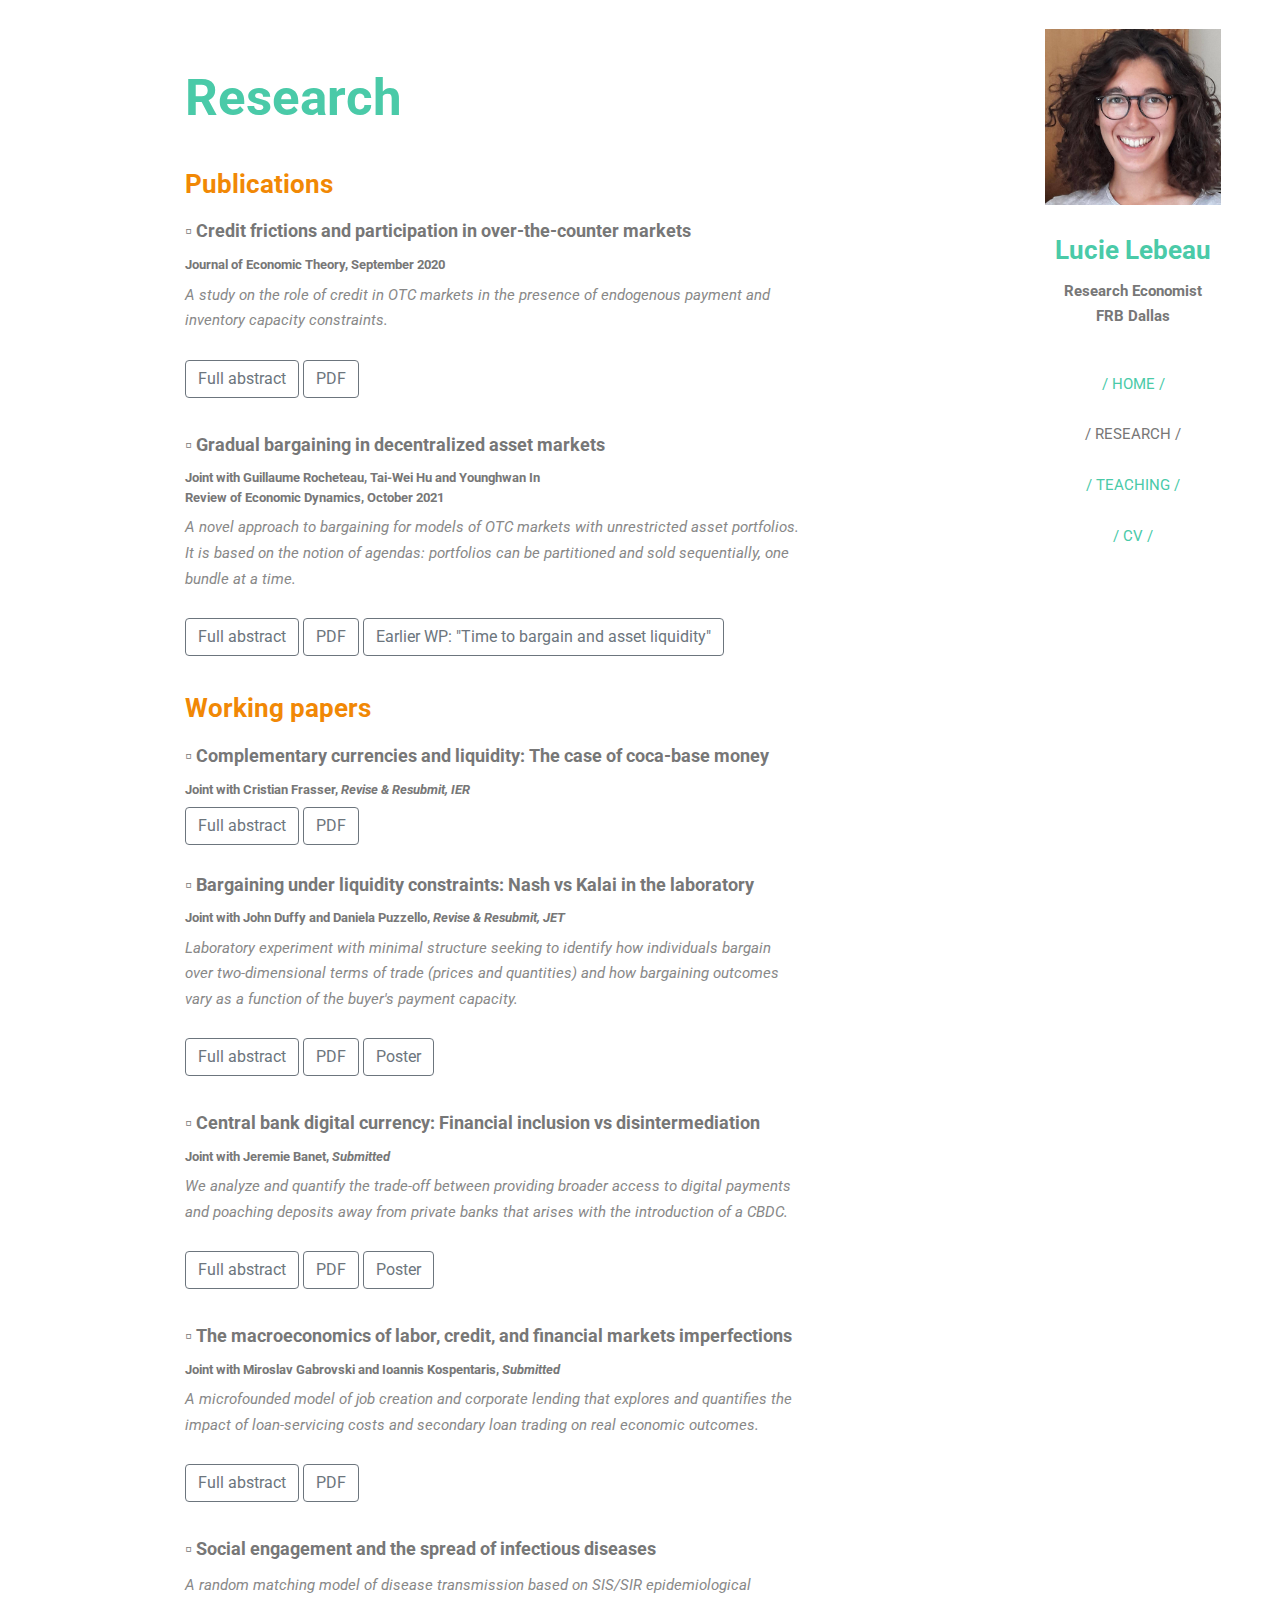
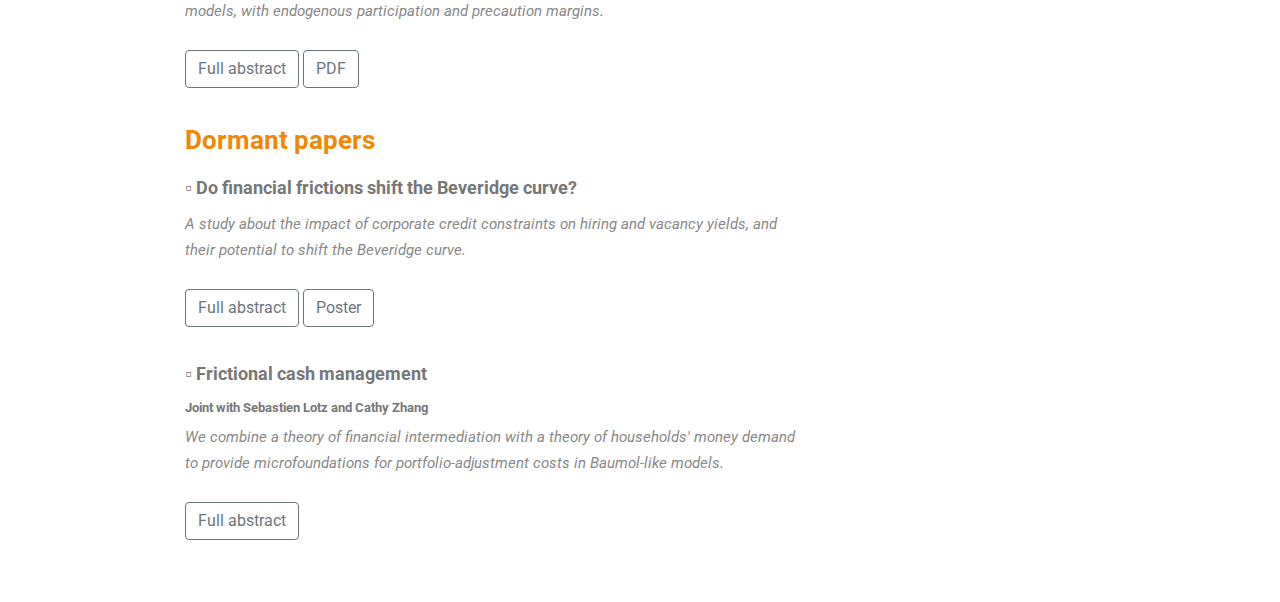
==== commit 218ace04: "Update research.html" ====
--- a/research.html
+++ b/research.html
@@ -156,7 +156,7 @@
 								 						
 							
 								<h4> &#9643 The macroeconomics of labor, credit, and financial markets imperfections</h4>
-								<h5>Joint with Ioannis Kospentaris and Miroslav Gabrovski, <i>Submitted </i></h5>
+								<h5>Joint with Miroslav Gabrovski and Ioannis Kospentaris, <i>Submitted </i></h5>
 									<i>A microfounded model of job creation and corporate lending that explores and quantifies the impact of loan-servicing costs and secondary loan trading on real economic outcomes. </i>
 									<br><br>
 									<p>
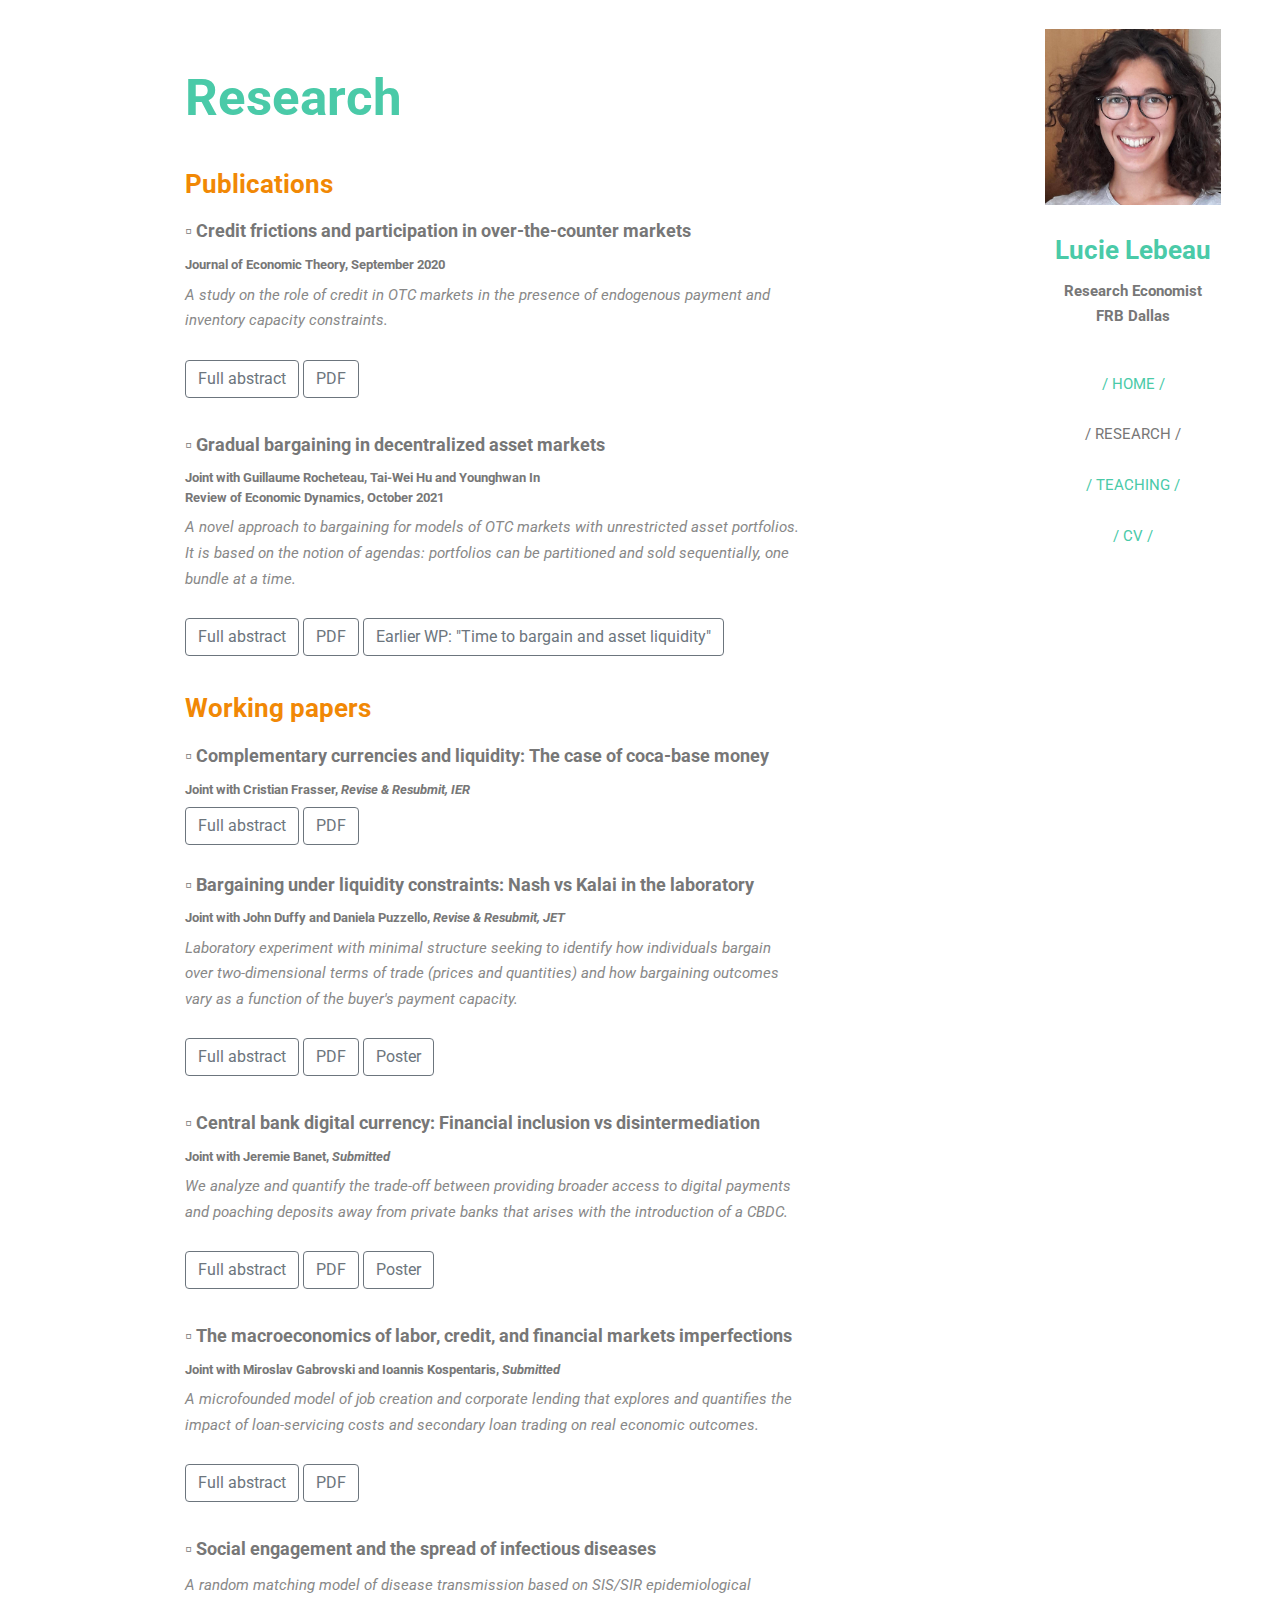
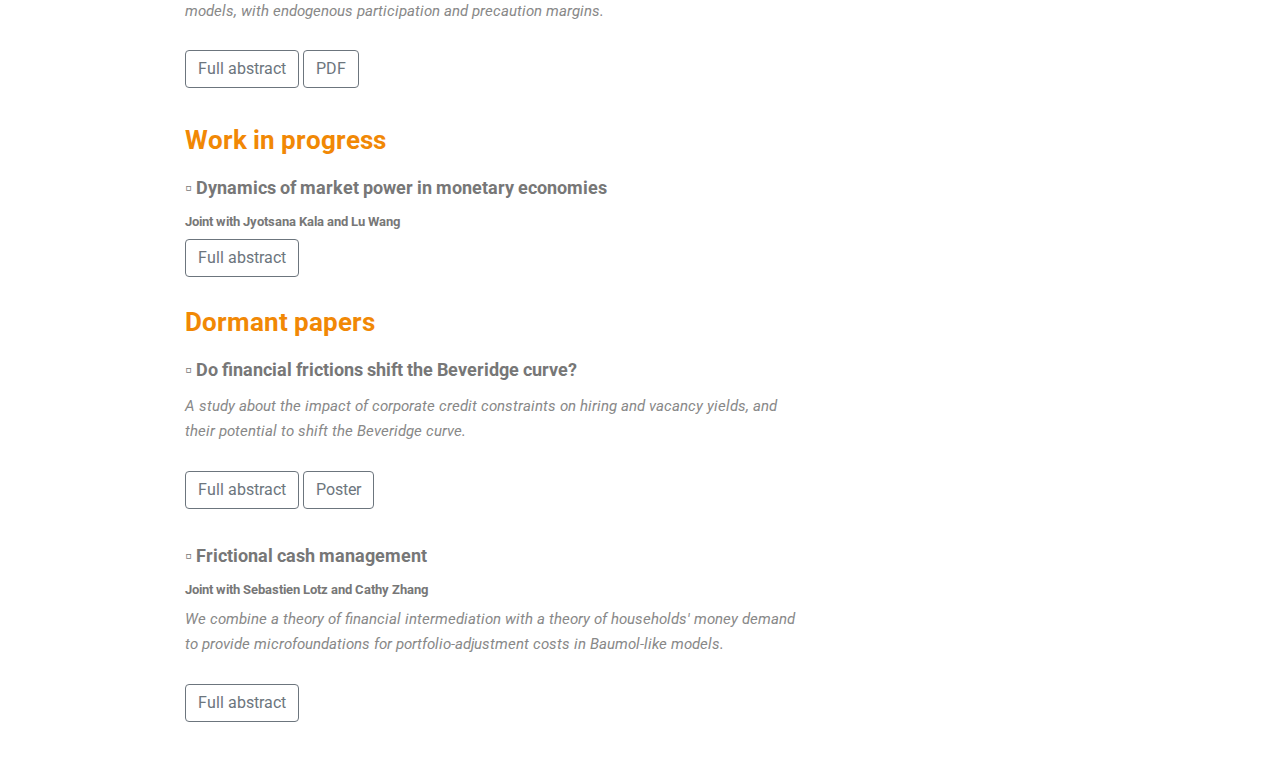
==== commit 4cb1fbf1: "changes" ====
--- a/research.html
+++ b/research.html
@@ -198,24 +198,27 @@
 								 </div>
 
 									
-									<!-- <h3><mark class="orange"> Work in progress </mark></h3> -->
-
-						
-									<!-- <h4> &#9643 The macroeconomics of labor, credit, and financial markets imperfections</h4> -->
-									<!-- <h5>Joint with Miroslav Gabrosvki and Ioannis Kospentaris</h5> -->
-							
-  									<!-- <a class="btn btn-outline-secondary" data-toggle="collapse" href="#abstract_3markets" role="button" aria-expanded="false" aria-controls="collapseExample"> -->
-    								<!-- Full abstract -->
-  									<!-- </a> -->
-  									<!-- <div class="collapse" id="abstract_3markets"> -->
-								  <!-- <div class="card card-body"> -->
-	    							<!-- An increasing share of corporate loans, a critical source of firm credit, are sold off banks’ balance sheets and actively traded in a secondary over-the-counter market. -->
-<!-- We develop a microfounded equilibrium search-theoretic model with labor, credit, and financial markets to explore how this secondary loan market affects the real economy, highlighting a trade-off: while the market reduces the steady-state level of unemployment by 0.6pp, it amplifies its response to a 1% productivity drop from 3.6% to 4.3%. -->
-<!-- Secondary market frictions matter significantly: eliminating them would not only reduce unemployment by 1.2pp, but also dampen its volatility down to 2.7%. -->
-								 <!-- </div> -->
-								 <!-- <br> -->
-								<!-- </div> -->
-								
+									<h3><mark class="orange"> Work in progress </mark></h3>
+									<h4> &#9643 Dynamics of market power in monetary economies</h4>
+									<h5>Joint with Jyotsana Kala and Lu Wang</h5>
+									<a class="btn btn-outline-secondary" data-toggle="collapse" href="#abstract_bc" role="button" aria-expanded="false" aria-controls="collapseExample">
+    								Full abstract
+  									</a>
+  								<div class="collapse" id="abstract_bc">
+								  <div class="card card-body">
+	    							We extend Choi and Rocheteau (2024) to study the dynamic interplay between monetary policy
+and market power in a decentralized monetary economy. Our key innovation is to model rent-seeking
+as a process that takes time, allowing market power to evolve gradually. Consistent with the stylized
+correlation observed over the last few decades in the US, a gradual reduction in the nominal interest rate
+increases rent-seeking effort and producers’ market power over time. Producer entry, however, can invert
+the effect of monetary policy on market power on impact, and dilute its long-run effect. Indeterminacy
+and path dependence emerge when consumers benefit from valuable outside options, with monetary
+policy shocks potentially locking the economy into high- or low-market-power equilibria.
+								 </div>
+								 <br>
+								</div>
+<br><br>
+							
 									
 									<h3><mark class="orange"> Dormant papers </mark></h3>
 									<h4> &#9643 Do financial frictions shift the Beveridge curve?</h4>
@@ -249,8 +252,6 @@
 								</div>
 
 							
-
-
 									
 									<h4> &#9643 Frictional cash management</h4>
 									<h5>Joint with Sebastien Lotz and Cathy Zhang</h5>
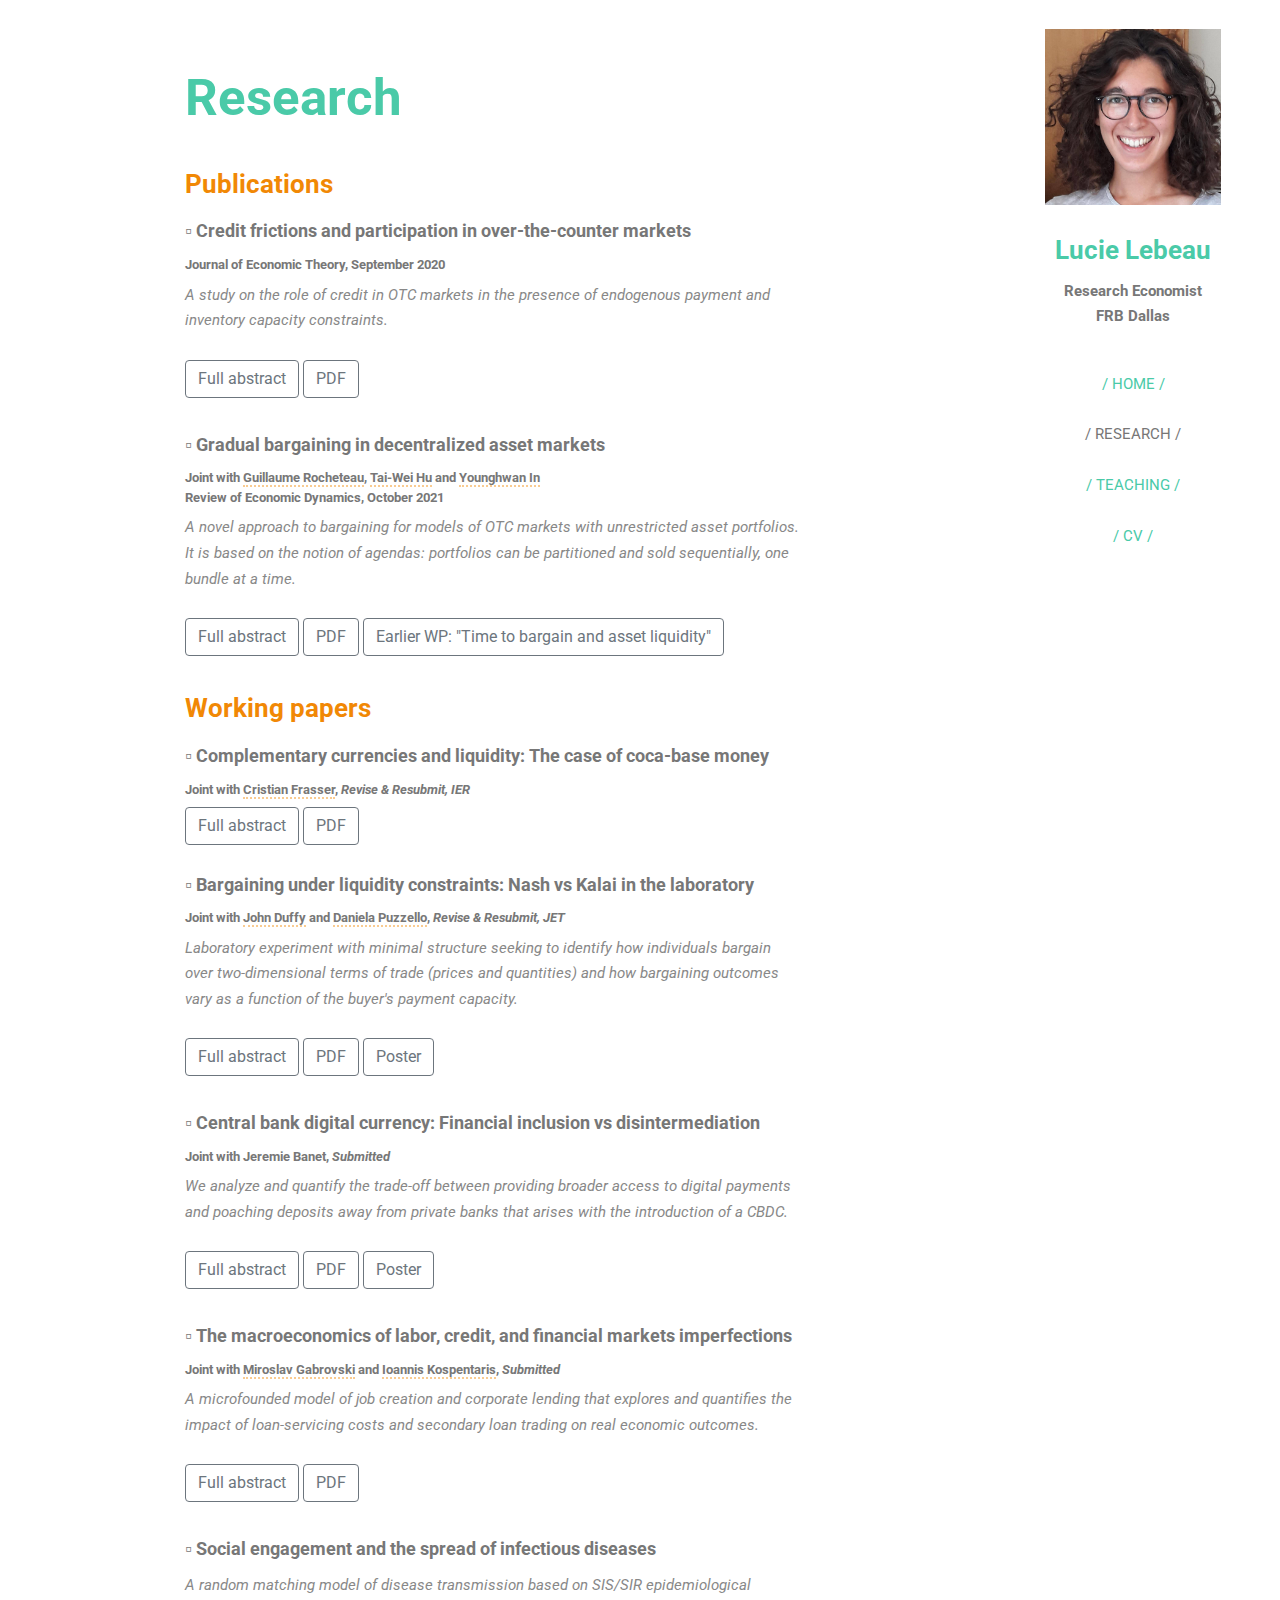
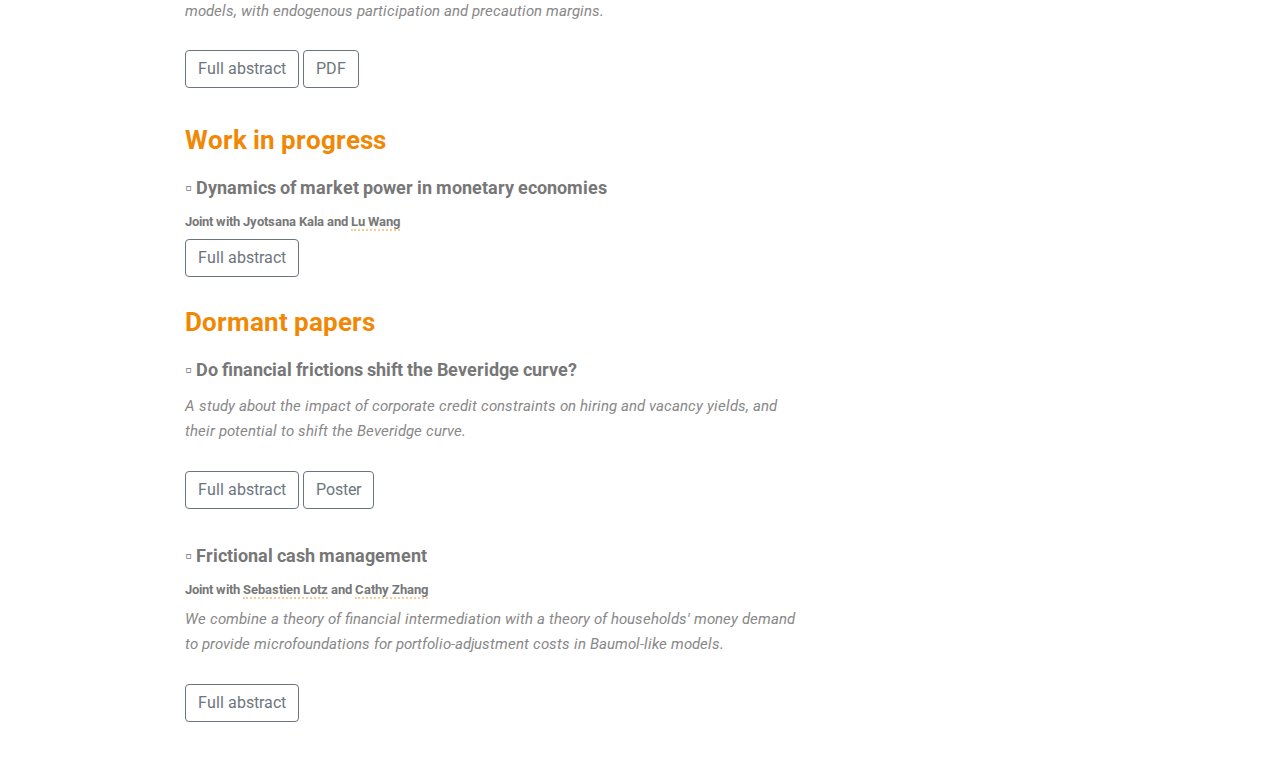
==== commit e82f5c76: "Update research.html" ====
--- a/research.html
+++ b/research.html
@@ -77,7 +77,7 @@
 								   
 									
 									<h4> &#9643 Gradual bargaining in decentralized asset markets</h4>
-									<h5> Joint with Guillaume Rocheteau, Tai-Wei Hu and Younghwan In <br> Review of Economic Dynamics, October 2021</h5>
+									<h5> Joint with <a href="https://sites.google.com/site/grochete">Guillaume Rocheteau</a>, <a href="https://taiweihu.weebly.com/">Tai-Wei Hu</a> and <a href="https://www.business.kaist.edu/faculty/cyin">Younghwan In</a> <br> Review of Economic Dynamics, October 2021</h5>
 
 									<i>A novel approach to bargaining for models of OTC markets with unrestricted asset portfolios. It is based on the notion of agendas: portfolios can be partitioned and sold sequentially, one bundle at a time. </i>
 									<br><br>
@@ -100,7 +100,7 @@
 									<h3> <mark class="orange">Working papers</mark></h3>
 
 									<h4> &#9643 Complementary currencies and liquidity: The case of coca-base money</h4>
-									<h5>Joint with Cristian Frasser, <i>Revise & Resubmit, IER </i></h5>
+									<h5>Joint with <a href="https://sites.google.com/correounivalle.edu.co/cristianfrasser/home">Cristian Frasser</a>, <i>Revise & Resubmit, IER </i></h5>
   									<a class="btn btn-outline-secondary" data-toggle="collapse" href="#abstract_cocabase" role="button" aria-expanded="false" aria-controls="collapseExample">
     								Full abstract
   									</a>
@@ -115,7 +115,7 @@
 									<br><br>
 
 									<h4> &#9643 Bargaining under liquidity constraints: Nash vs Kalai in the laboratory </h4>
-									<h5>Joint with John Duffy and Daniela Puzzello,  <i>Revise & Resubmit, JET </i></h5>
+									<h5>Joint with <a href="https://sites.socsci.uci.edu/~duffy/">John Duffy</a> and <a href="https://sites.google.com/view/daniela-puzzello/">Daniela Puzzello</a>,  <i>Revise & Resubmit, JET </i></h5>
 									<i>Laboratory experiment with minimal structure seeking to identify how individuals bargain over two-dimensional terms of trade (prices and quantities) and how bargaining outcomes vary as a function of the buyer's payment capacity.</i>
 									<br><br>
 									<p>
@@ -156,7 +156,7 @@
 								 						
 							
 								<h4> &#9643 The macroeconomics of labor, credit, and financial markets imperfections</h4>
-								<h5>Joint with Miroslav Gabrovski and Ioannis Kospentaris, <i>Submitted </i></h5>
+								<h5>Joint with <a href="https://sites.google.com/view/miroslavgabrovski">Miroslav Gabrovski</a> and <a href="https://sites.google.com/site/ioanniskospentaris/">Ioannis Kospentaris</a>, <i>Submitted </i></h5>
 									<i>A microfounded model of job creation and corporate lending that explores and quantifies the impact of loan-servicing costs and secondary loan trading on real economic outcomes. </i>
 									<br><br>
 									<p>
@@ -200,7 +200,7 @@
 									
 									<h3><mark class="orange"> Work in progress </mark></h3>
 									<h4> &#9643 Dynamics of market power in monetary economies</h4>
-									<h5>Joint with Jyotsana Kala and Lu Wang</h5>
+									<h5>Joint with Jyotsana Kala and <a href="https://sites.google.com/view/luwang">Lu Wang</a></h5>
 									<a class="btn btn-outline-secondary" data-toggle="collapse" href="#abstract_bc" role="button" aria-expanded="false" aria-controls="collapseExample">
     								Full abstract
   									</a>
@@ -254,7 +254,7 @@
 							
 									
 									<h4> &#9643 Frictional cash management</h4>
-									<h5>Joint with Sebastien Lotz and Cathy Zhang</h5>
+									<h5>Joint with <a href="https://www.assas-universite.fr/fr/universite/enseignants-chercheurs/m-sebastien-lotz">Sebastien Lotz</a> and <a href="https://sites.google.com/site/cathymzhang/">Cathy Zhang</a></h5>
 									<i> We combine a theory of financial intermediation with a theory of households' money demand to provide microfoundations for portfolio-adjustment costs in Baumol-like models.</i>
 									<br><br>
 									<p>
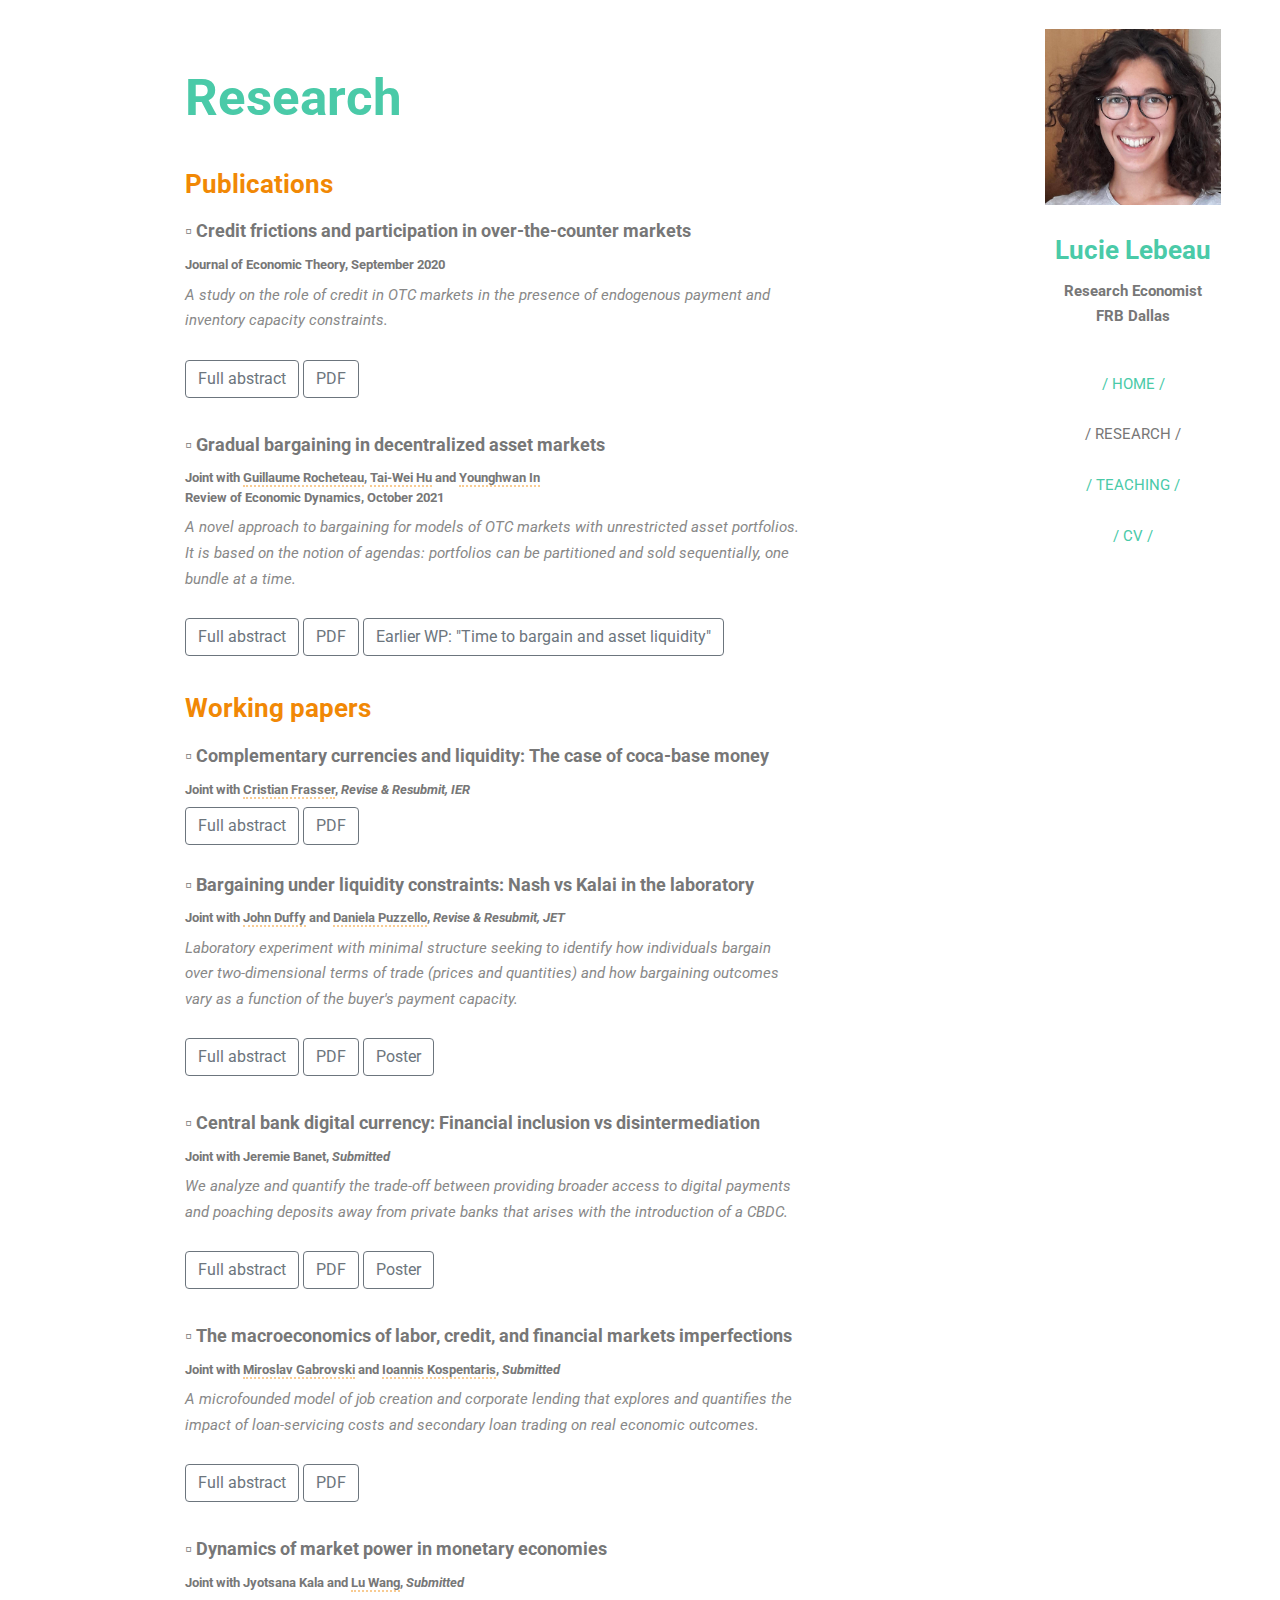
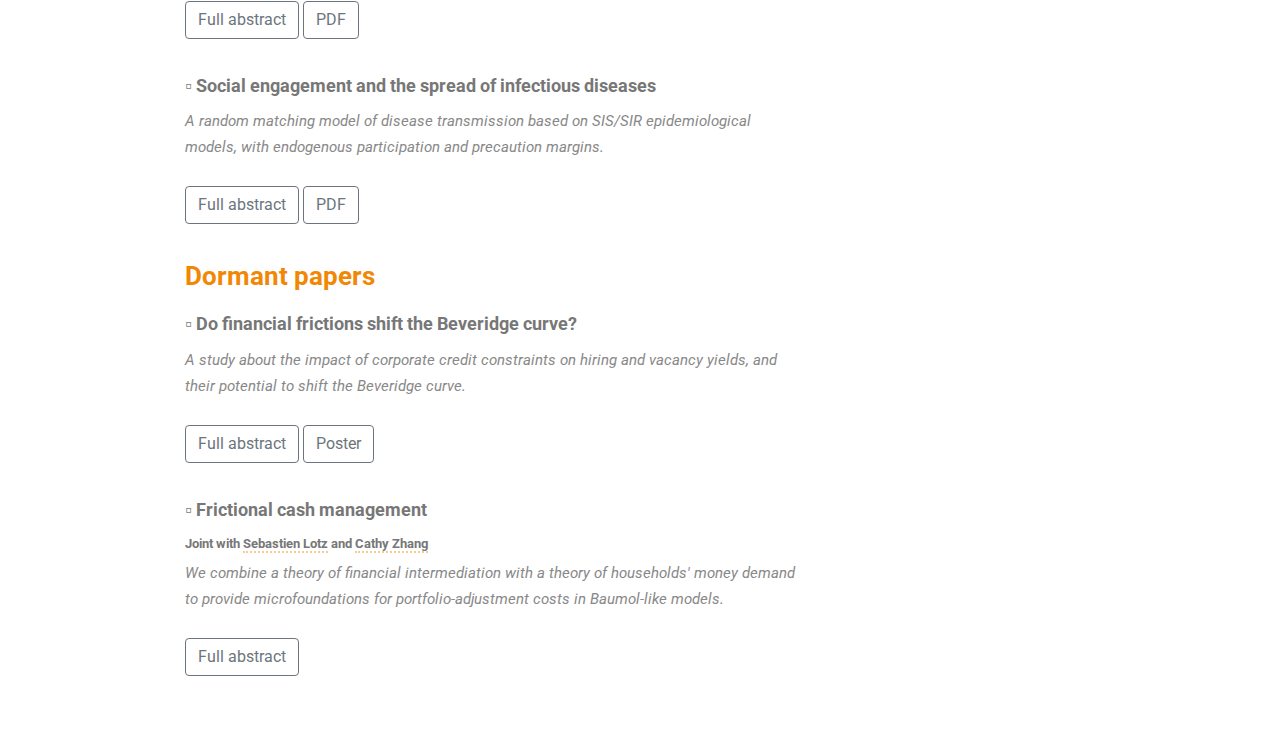
==== commit da6b9158: "Update research.html" ====
--- a/research.html
+++ b/research.html
@@ -178,6 +178,27 @@
 								 </div>
 								 <br>
 								</div>
+
+								 <h4> &#9643 Dynamics of market power in monetary economies</h4>
+									<h5>Joint with Jyotsana Kala and <a href="https://sites.google.com/view/luwang">Lu Wang</a>, <i>Submitted</i></h5>
+									<a class="btn btn-outline-secondary" data-toggle="collapse" href="#abstract_mktpower" role="button" aria-expanded="false" aria-controls="collapseExample">
+    								Full abstract
+  									</a>
+  									<a class="btn btn-outline-secondary" href="https://www.dropbox.com/scl/fi/veggfy56vnhllm5g4a0yw/MarketPowerDynamics_120324.pdf?rlkey=pqm4so0pfnwjak4m9sojhfypq&st=nbbqd47b&dl=0" role="button">PDF</a>
+ 									</p>
+  								<div class="collapse" id="abstract_mktpower">
+								  <div class="card card-body">
+	    							We study the dynamic interplay between monetary policy and market power in a decentralized monetary economy. Building on Choi and Rocheteau (2024), our key innovation is to model rent seeking
+as a process that takes time, allowing market power to evolve gradually. Our model predicts that a
+gradual reduction in the nominal interest rate causes a simultaneous increase in rent-seeking effort and
+producers’ market power, consistent with the stylized correlation observed in the US over the last few
+decades. Producer entry can however reverse this relation in the short run, and neutralize it in the
+long run. Indeterminacy and hysteresis emerge when consumers benefit from valuable outside options,
+with short-run monetary policy shocks potentially locking the economy into high- or low-market-power
+equilibria in the long run.
+								 </div>
+								 <br>
+								</div>
 							
 									
 
@@ -197,28 +218,32 @@
 								 <br>
 								 </div>
 
-									
-									<h3><mark class="orange"> Work in progress </mark></h3>
+								
+									
+									<!-- <h3><mark class="orange"> Work in progress </mark></h3>
 									<h4> &#9643 Dynamics of market power in monetary economies</h4>
 									<h5>Joint with Jyotsana Kala and <a href="https://sites.google.com/view/luwang">Lu Wang</a></h5>
-									<a class="btn btn-outline-secondary" data-toggle="collapse" href="#abstract_bc" role="button" aria-expanded="false" aria-controls="collapseExample">
-    								Full abstract
-  									</a>
-  								<div class="collapse" id="abstract_bc">
-								  <div class="card card-body">
-	    							We extend Choi and Rocheteau (2024) to study the dynamic interplay between monetary policy
-and market power in a decentralized monetary economy. Our key innovation is to model rent-seeking
-as a process that takes time, allowing market power to evolve gradually. Consistent with the stylized
-correlation observed over the last few decades in the US, a gradual reduction in the nominal interest rate
-increases rent-seeking effort and producers’ market power over time. Producer entry, however, can invert
-the effect of monetary policy on market power on impact, and dilute its long-run effect. Indeterminacy
-and path dependence emerge when consumers benefit from valuable outside options, with monetary
-policy shocks potentially locking the economy into high- or low-market-power equilibria.
+									<a class="btn btn-outline-secondary" data-toggle="collapse" href="#abstract_mktpower" role="button" aria-expanded="false" aria-controls="collapseExample">
+    								Full abstract
+  									</a>
+  									<a class="btn btn-outline-secondary" href="https://www.dropbox.com/scl/fi/veggfy56vnhllm5g4a0yw/MarketPowerDynamics_120324.pdf?rlkey=pqm4so0pfnwjak4m9sojhfypq&st=nbbqd47b&dl=0" role="button">PDF</a>
+ 									</p>
+  								<div class="collapse" id="abstract_mktpower">
+								  <div class="card card-body">
+	    							We study the dynamic interplay between monetary policy and market power in a decentralized mon-
+etary economy. Building on Choi and Rocheteau (2024), our key innovation is to model rent seeking
+as a process that takes time, allowing market power to evolve gradually. Our model predicts that a
+gradual reduction in the nominal interest rate causes a simultaneous increase in rent-seeking effort and
+producers’ market power, consistent with the stylized correlation observed in the US over the last few
+decades. Producer entry can however reverse this relation in the short run, and neutralize it in the
+long run. Indeterminacy and hysteresis emerge when consumers benefit from valuable outside options,
+with short-run monetary policy shocks potentially locking the economy into high- or low-market-power
+equilibria in the long run.
 								 </div>
 								 <br>
 								</div>
 <br><br>
-							
+					 -->		
 									
 									<h3><mark class="orange"> Dormant papers </mark></h3>
 									<h4> &#9643 Do financial frictions shift the Beveridge curve?</h4>
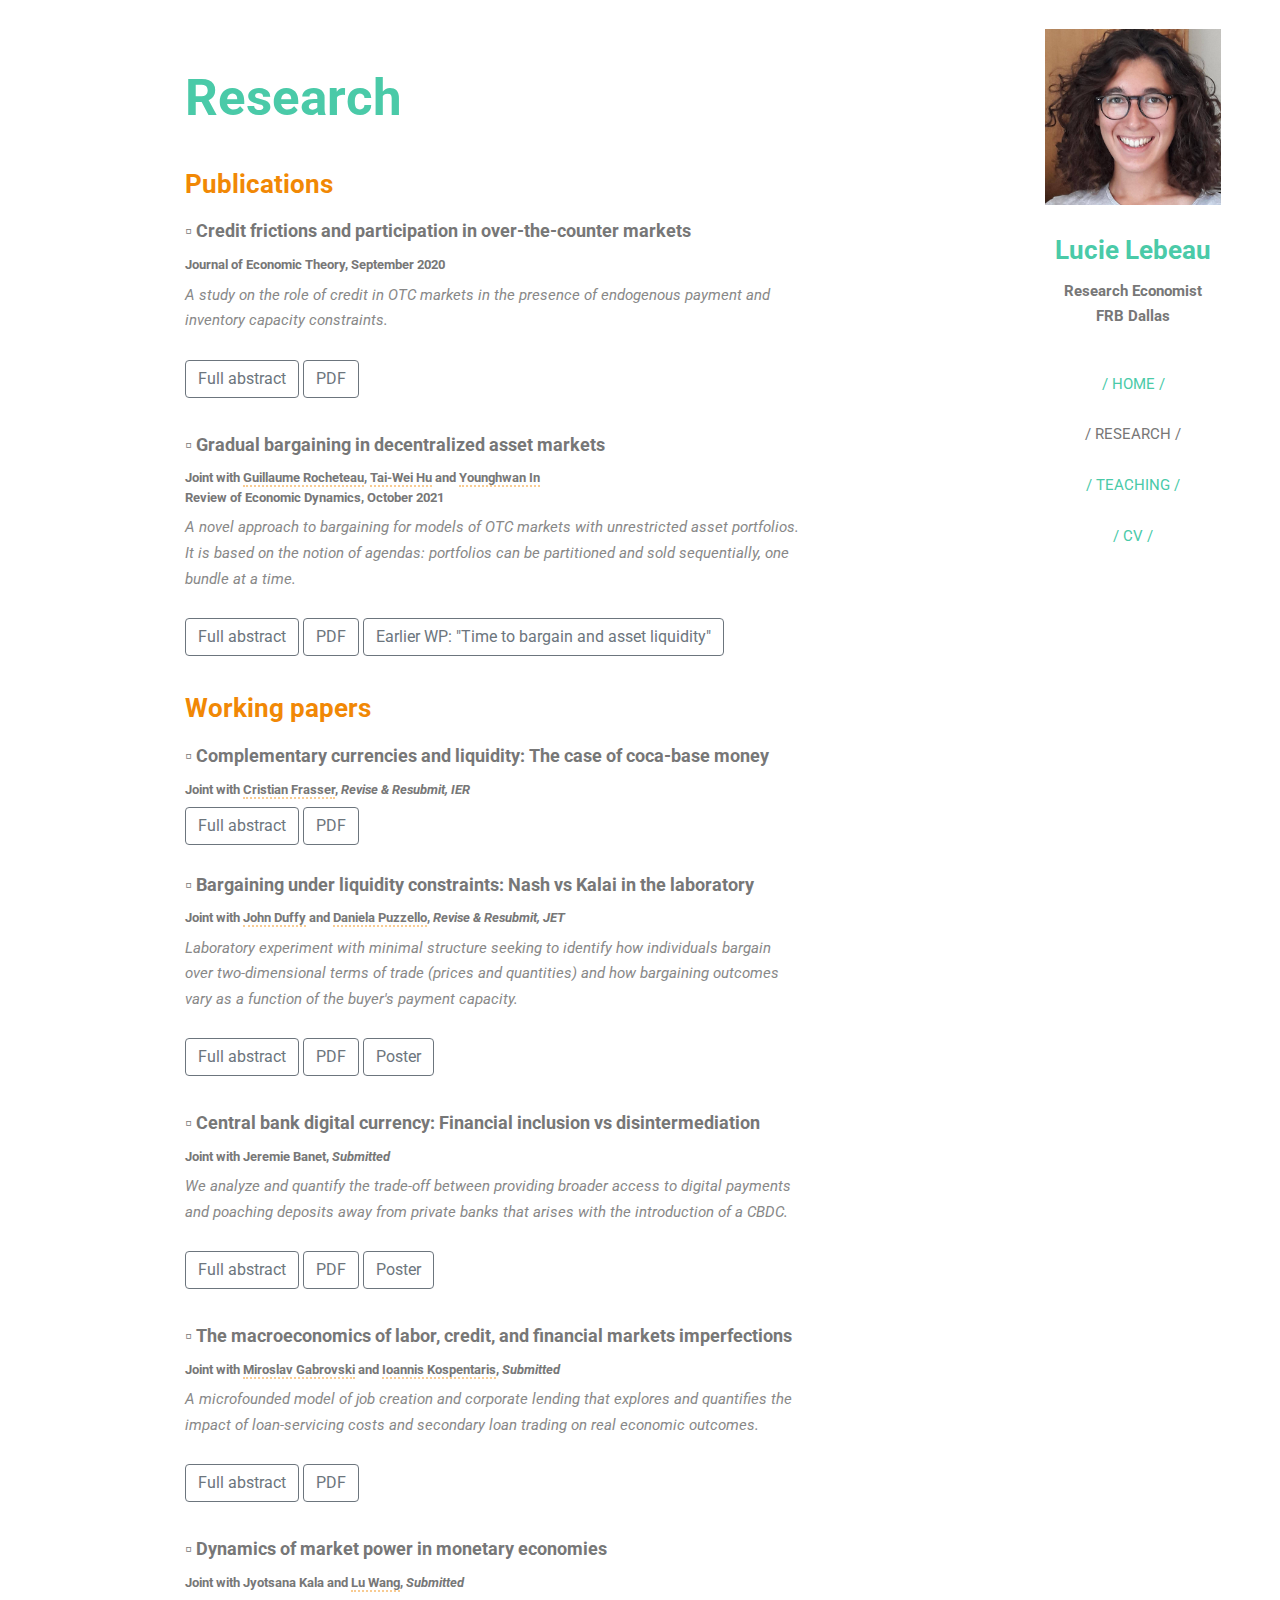
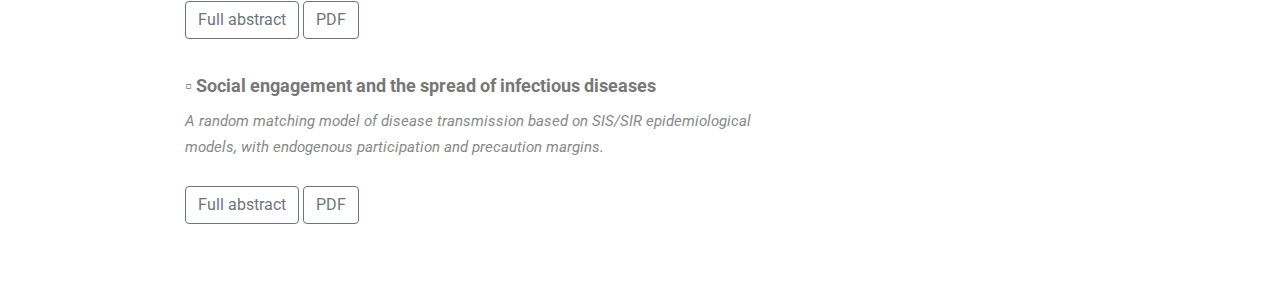
==== commit 008c6208: "Update research.html" ====
--- a/research.html
+++ b/research.html
@@ -245,7 +245,7 @@
 <br><br>
 					 -->		
 									
-									<h3><mark class="orange"> Dormant papers </mark></h3>
+								<!-- 	<h3><mark class="orange"> Dormant papers </mark></h3>
 									<h4> &#9643 Do financial frictions shift the Beveridge curve?</h4>
 									
 									<i> A study about the impact of corporate credit constraints on hiring and vacancy yields, and their potential to shift the Beveridge curve.
@@ -255,10 +255,10 @@
   									<a class="btn btn-outline-secondary" data-toggle="collapse" href="#abstract_bc" role="button" aria-expanded="false" aria-controls="collapseExample">
     								Full abstract
   									</a>
-  									<a class="btn btn-outline-secondary" href="https://www.dropbox.com/s/qgqm6hv83lk8iwp/poster_bc.pdf?dl=0" role="button">Poster</a>
+  									<a class="btn btn-outline-secondary" href="https://www.dropbox.com/s/qgqm6hv83lk8iwp/poster_bc.pdf?dl=0" role="button">Poster</a> -->	
   									<!-- <a class="btn btn-outline-secondary" href="http://bl.ocks.org/llebeau/raw/051c968c7d94d5979eac2f46fa760b6d/" role="button">Interactive Beveridge Curve (desktop only)</a> -->
 
- 									</p>
+ 									<!-- </p>
 									<div class="collapse" id="abstract_bc">
 								  <div class="card card-body">
 	    							I propose the deterioration of credit availability as a 
@@ -291,7 +291,7 @@
 								  <div class="card card-body">
 	    							We develop a dynamic general equilibrium model to study the role of banks in creating and reallocating liquidity and households’ cash management. Our approach combines a theory of financial intermediation where banks swap assets with different liquidity properties with a micro-founded model of households’ money demand. Households and banks negotiate the terms of the contract in an over-the-counter market which includes an exchange of illiquid assets for liquid bank liabilities and an endogenous transaction cost for cash management. We show how the agenda of the negotiation matters and discuss implications for monetary policy transmission through money growth, open market operations, and quantitative easing on interest spreads between liquid and illiquid assets, asset holdings, and transaction costs.
 								 </div>
-								 </div>
+								 </div>  -->
 
 								</div>
 							</section>
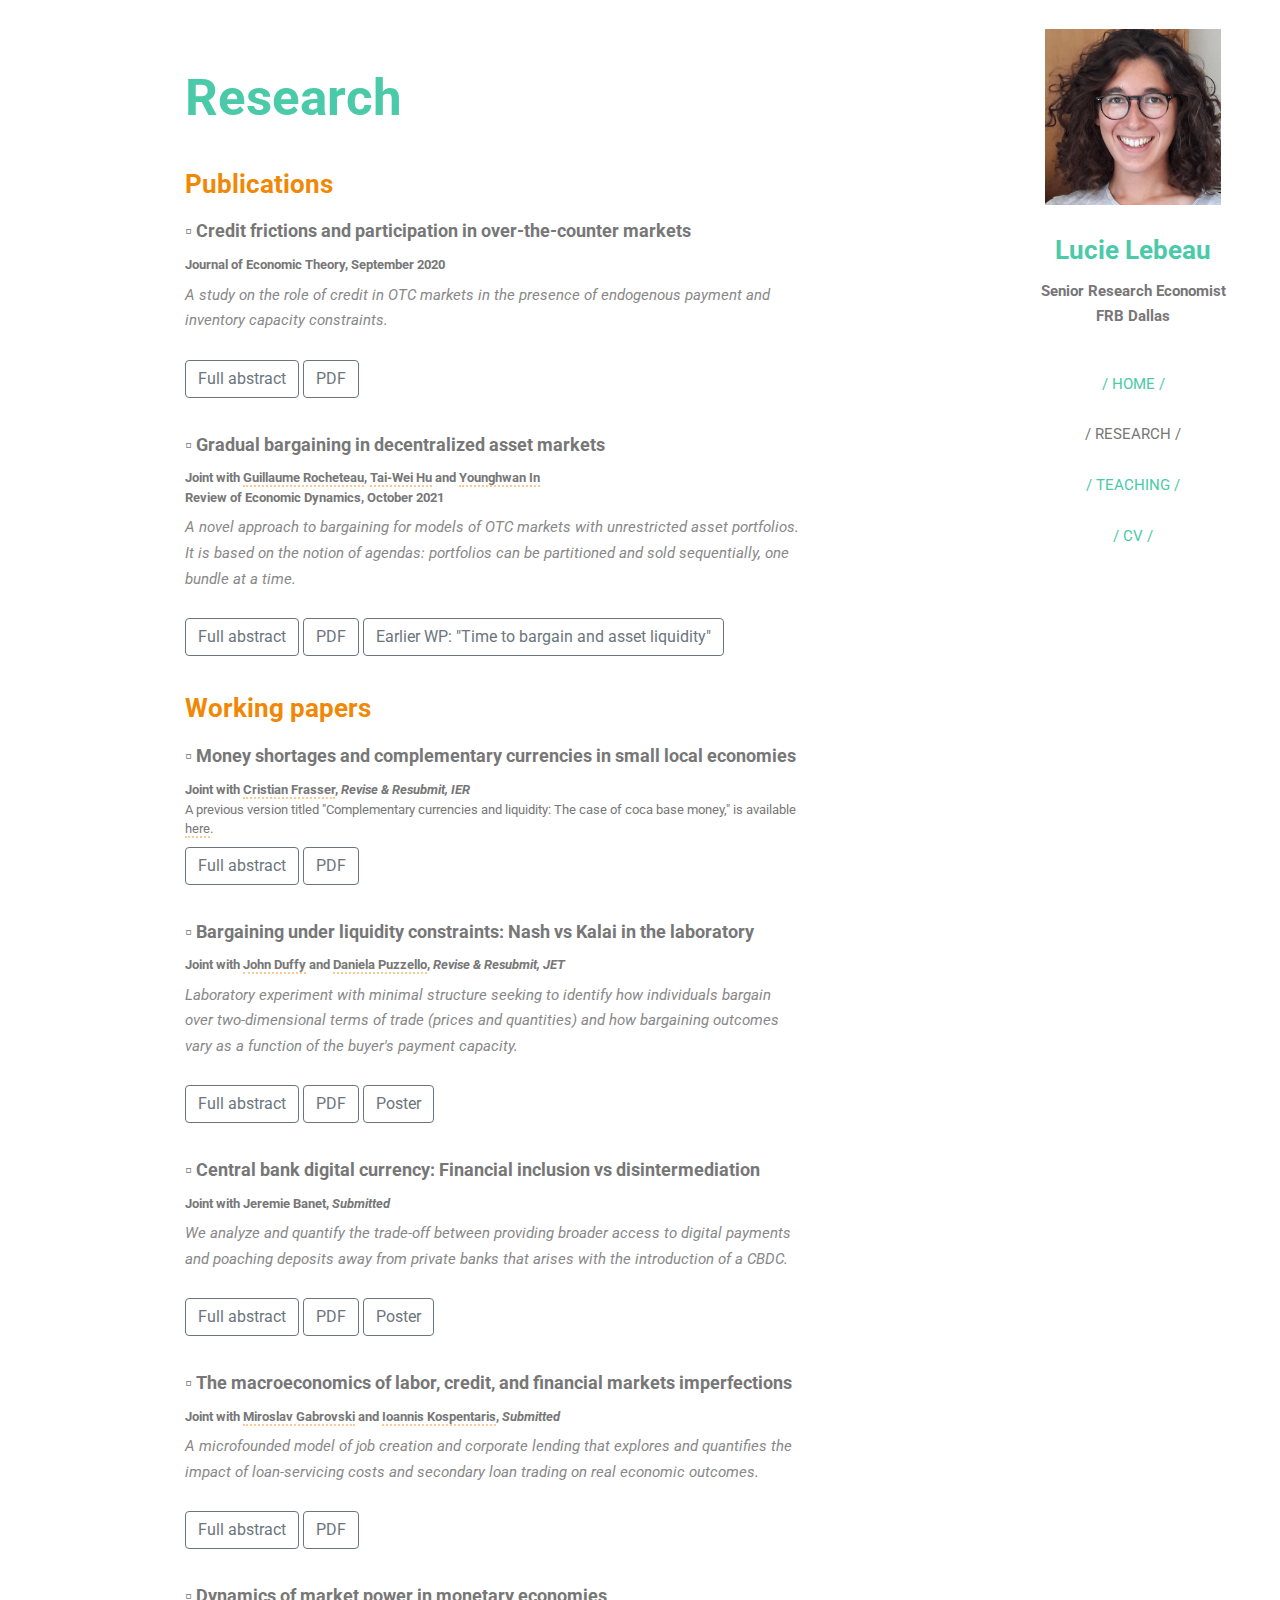
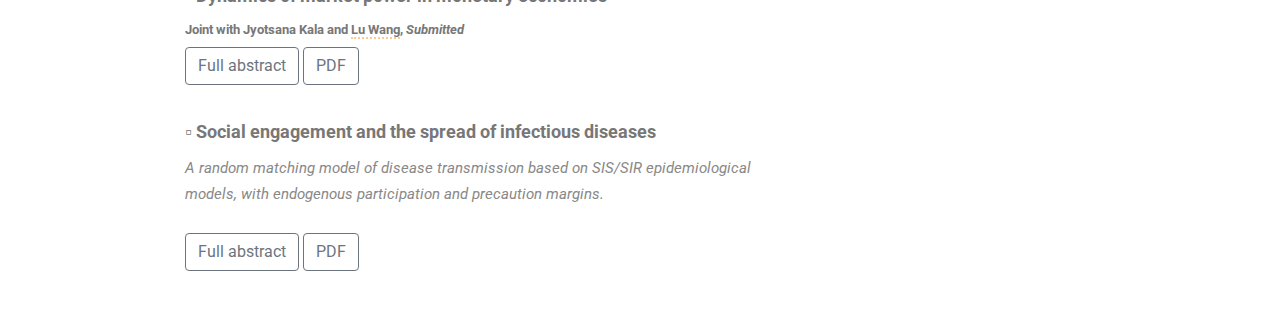
==== commit 5acea572: "Big update with new FRB title and new coca base paper" ====
--- a/research.html
+++ b/research.html
@@ -25,7 +25,7 @@
 				<header>
 					<span class="image avatar"><img src="images/profile.jpg" alt="" /></span>
 					<h1 id="logo">Lucie Lebeau</h1>
-					<p>Research Economist <br>FRB Dallas</p>
+					<p>Senior Research Economist <br>FRB Dallas</p>
 				</header>
 				<nav id="nav">
 					<ul>
@@ -99,20 +99,21 @@
 
 									<h3> <mark class="orange">Working papers</mark></h3>
 
-									<h4> &#9643 Complementary currencies and liquidity: The case of coca-base money</h4>
-									<h5>Joint with <a href="https://sites.google.com/correounivalle.edu.co/cristianfrasser/home">Cristian Frasser</a>, <i>Revise & Resubmit, IER </i></h5>
+									<h4> &#9643 Money shortages and complementary currencies in small local economies</h4>
+									<h5>Joint with <a href="https://sites.google.com/correounivalle.edu.co/cristianfrasser/home">Cristian Frasser</a>, <i>Revise & Resubmit, IER </i> <br> <span style="font-weight:normal"> <font size="2">A previous version titled "Complementary currencies and liquidity: The case of coca base money," is available <a href='https://www.dallasfed.org/research/papers/2023/wp2307'>here</a>.</font> </span></h5>
   									<a class="btn btn-outline-secondary" data-toggle="collapse" href="#abstract_cocabase" role="button" aria-expanded="false" aria-controls="collapseExample">
     								Full abstract
   									</a>
-  									<a class="btn btn-outline-secondary" href="https://www.dropbox.com/s/2e64d61geeb7oak/CocaBase_FrasserLebeau.pdf?dl=0" role="button">PDF</a>
+  									<a class="btn btn-outline-secondary" href="https://www.dropbox.com/scl/fi/sl7yoes44imquluf87udd/ComplementaryCurrencies_FrasserLebeau.pdf?rlkey=nfq1qg9evb35pzyizjarkm5ys&st=1gplb9ep&dl=0" role="button">PDF</a>
+  								</p>
   									<div class="collapse" id="abstract_cocabase">
 								  <div class="card card-body">
-In coca-growing villages of Colombia, where pesos are scarce, coca-base is not only used as the main input for cocaine production—it also acts as a complementary currency (CC), circulating locally as a medium of exchange for day-to-day transactions. This paper provides a clear rationale for the economically-motivated adoption of a CC in a small open economy underprovided with official currency. Equilibrium currency shortages arise endogenously in our model, whereby shocks to the local supply of currency have a real impact on local trade and welfare. We show how a CC can mitigate the underprovision of liquidity and derive general insights relating the CC’s characteristics to its ability to
-supplement the official currency. Additionally, we quantify the unintended consequences of various anti-narcotic policies pursued by the Colombian government on liquidity provision in coca-growing villages and identify the least-harmful policy tools given the policy objectives at stake.
-								 </div>
-								 <br>
-								</div>
-									<br><br>
+This paper rationalizes the adoption of a complementary currency (CC) in a small, local economy. In our model, a local money shortage occurs when the local supply of official currency, endogenously determined through trade flows with a larger external economy, is too low for local economic activity to reach first best. Under these circumstances:
+(1) a CC supplements liquidity and boosts local economic activity, however at the expense of trade with the external economy; (2) local trade is inefficiently low relative to external trade, implying that the supply of CC that maximizes local welfare is strictly positive.
+								 </div>
+								 <br>
+									</div>
+								
 
 									<h4> &#9643 Bargaining under liquidity constraints: Nash vs Kalai in the laboratory </h4>
 									<h5>Joint with <a href="https://sites.socsci.uci.edu/~duffy/">John Duffy</a> and <a href="https://sites.google.com/view/daniela-puzzello/">Daniela Puzzello</a>,  <i>Revise & Resubmit, JET </i></h5>
--- a/assets/css/main.css
+++ b/assets/css/main.css
@@ -1569,7 +1569,8 @@
 	body, input, select, textarea {
 		color: #888;
 		font-family: "Roboto", sans-serif;
-		font-size: 16pt;
+		/*font-size: 16pt;*/
+		font-size: 12pt;
 		font-weight: 400;
 		line-height: 1.75em;
 	}
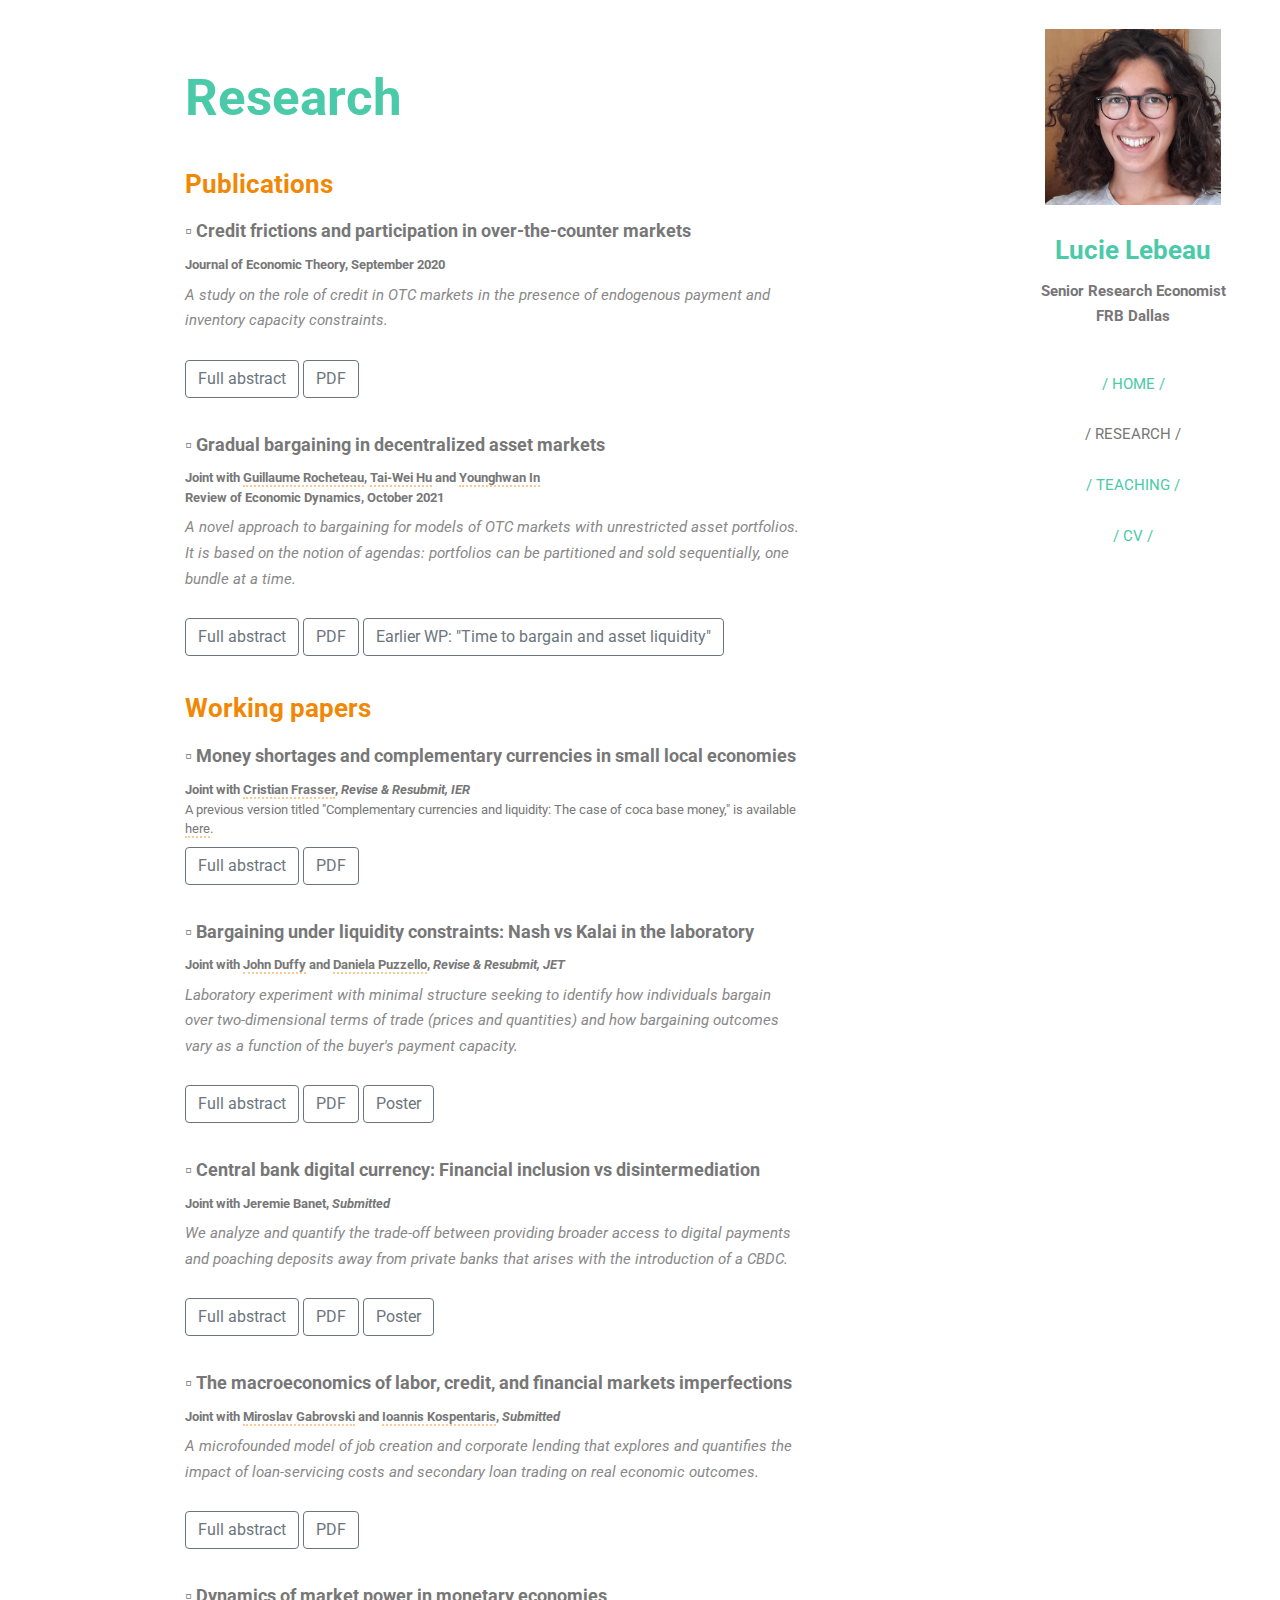
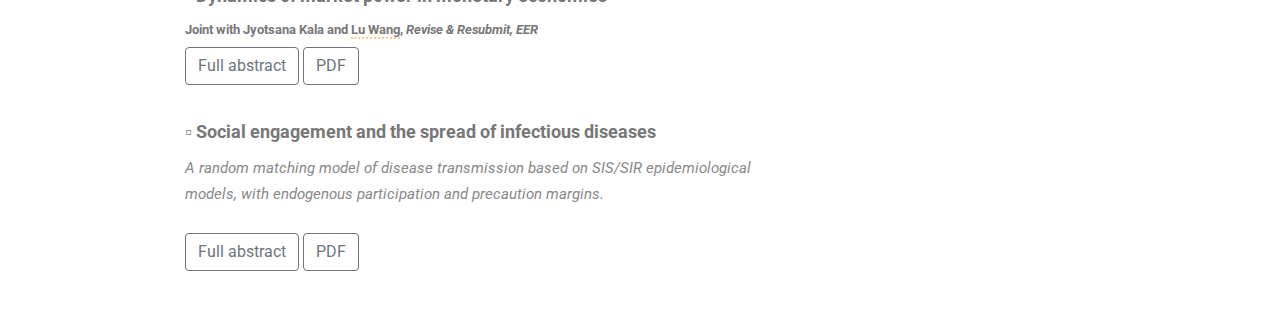
==== commit c964b62f: "Update research.html" ====
--- a/research.html
+++ b/research.html
@@ -181,7 +181,7 @@
 								</div>
 
 								 <h4> &#9643 Dynamics of market power in monetary economies</h4>
-									<h5>Joint with Jyotsana Kala and <a href="https://sites.google.com/view/luwang">Lu Wang</a>, <i>Submitted</i></h5>
+									<h5>Joint with Jyotsana Kala and <a href="https://sites.google.com/view/luwang">Lu Wang</a>, <i>Revise & Resubmit, EER </i></h5>
 									<a class="btn btn-outline-secondary" data-toggle="collapse" href="#abstract_mktpower" role="button" aria-expanded="false" aria-controls="collapseExample">
     								Full abstract
   									</a>
